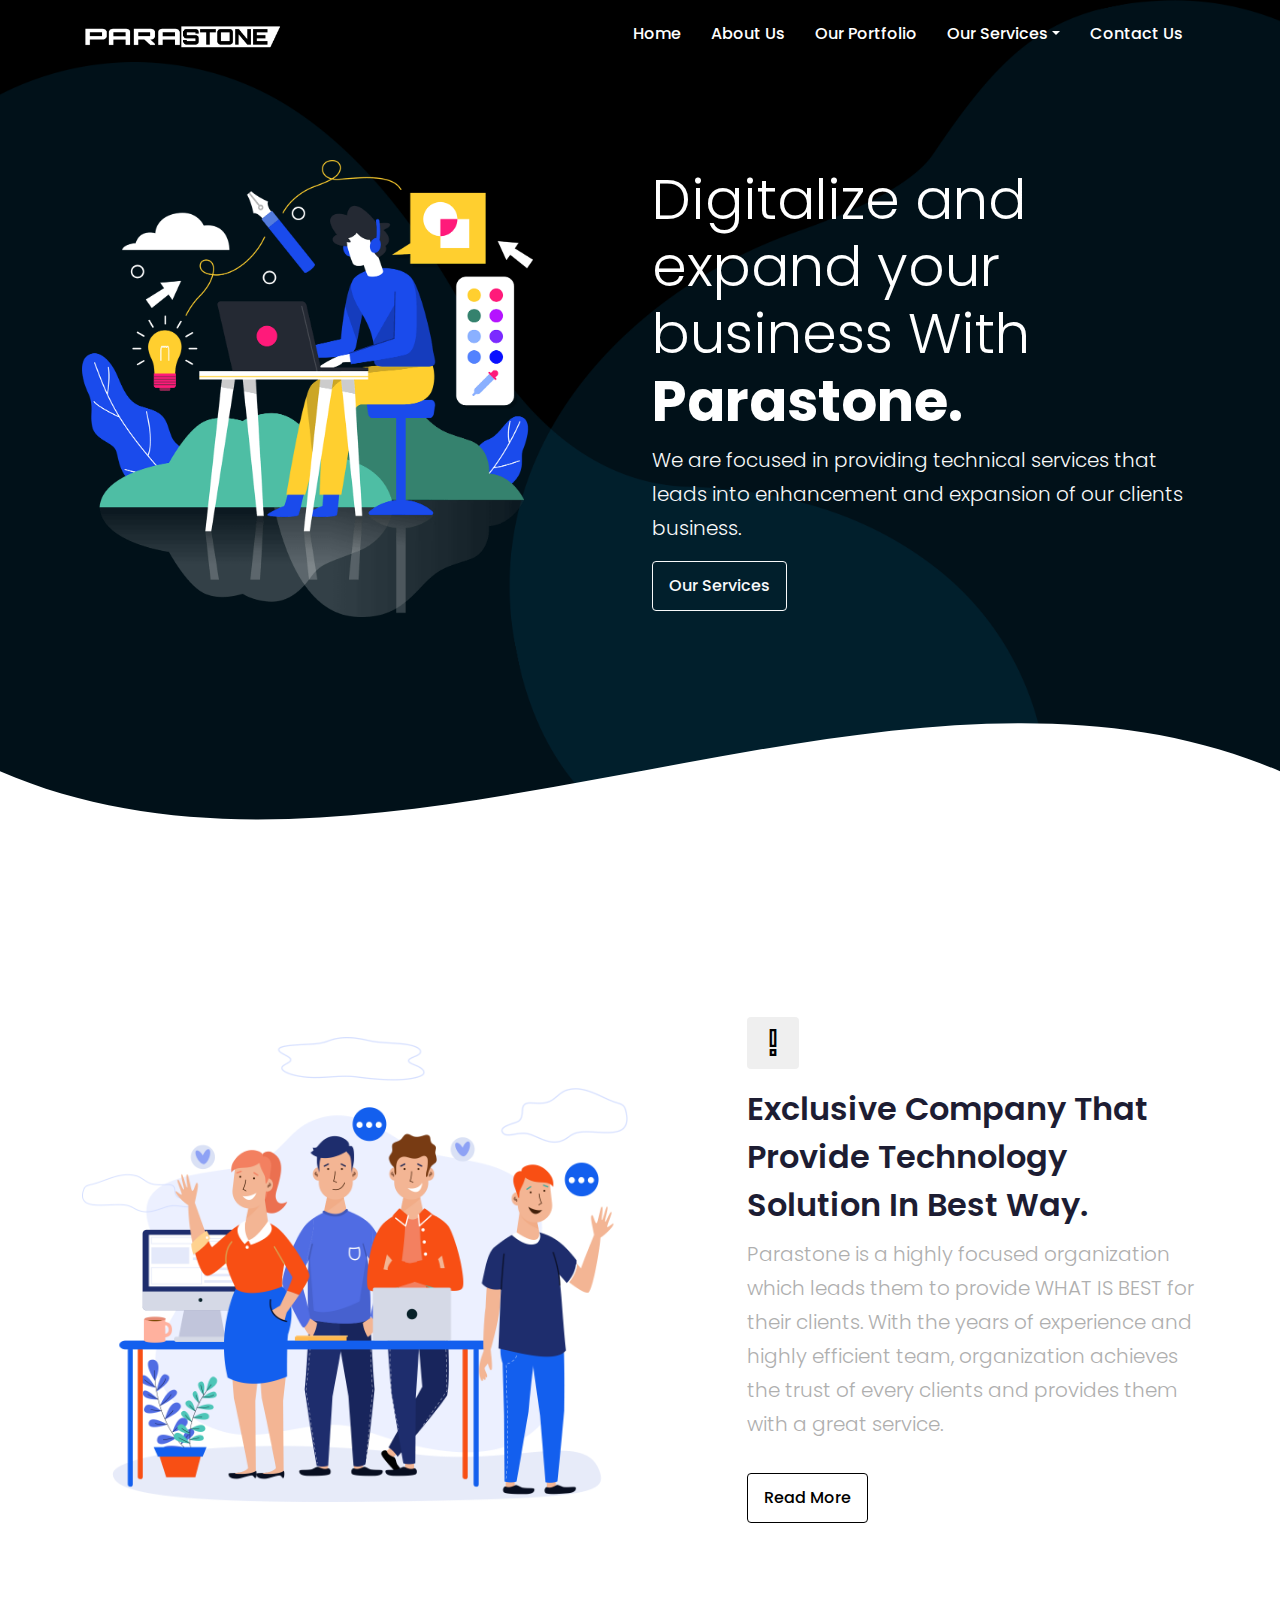
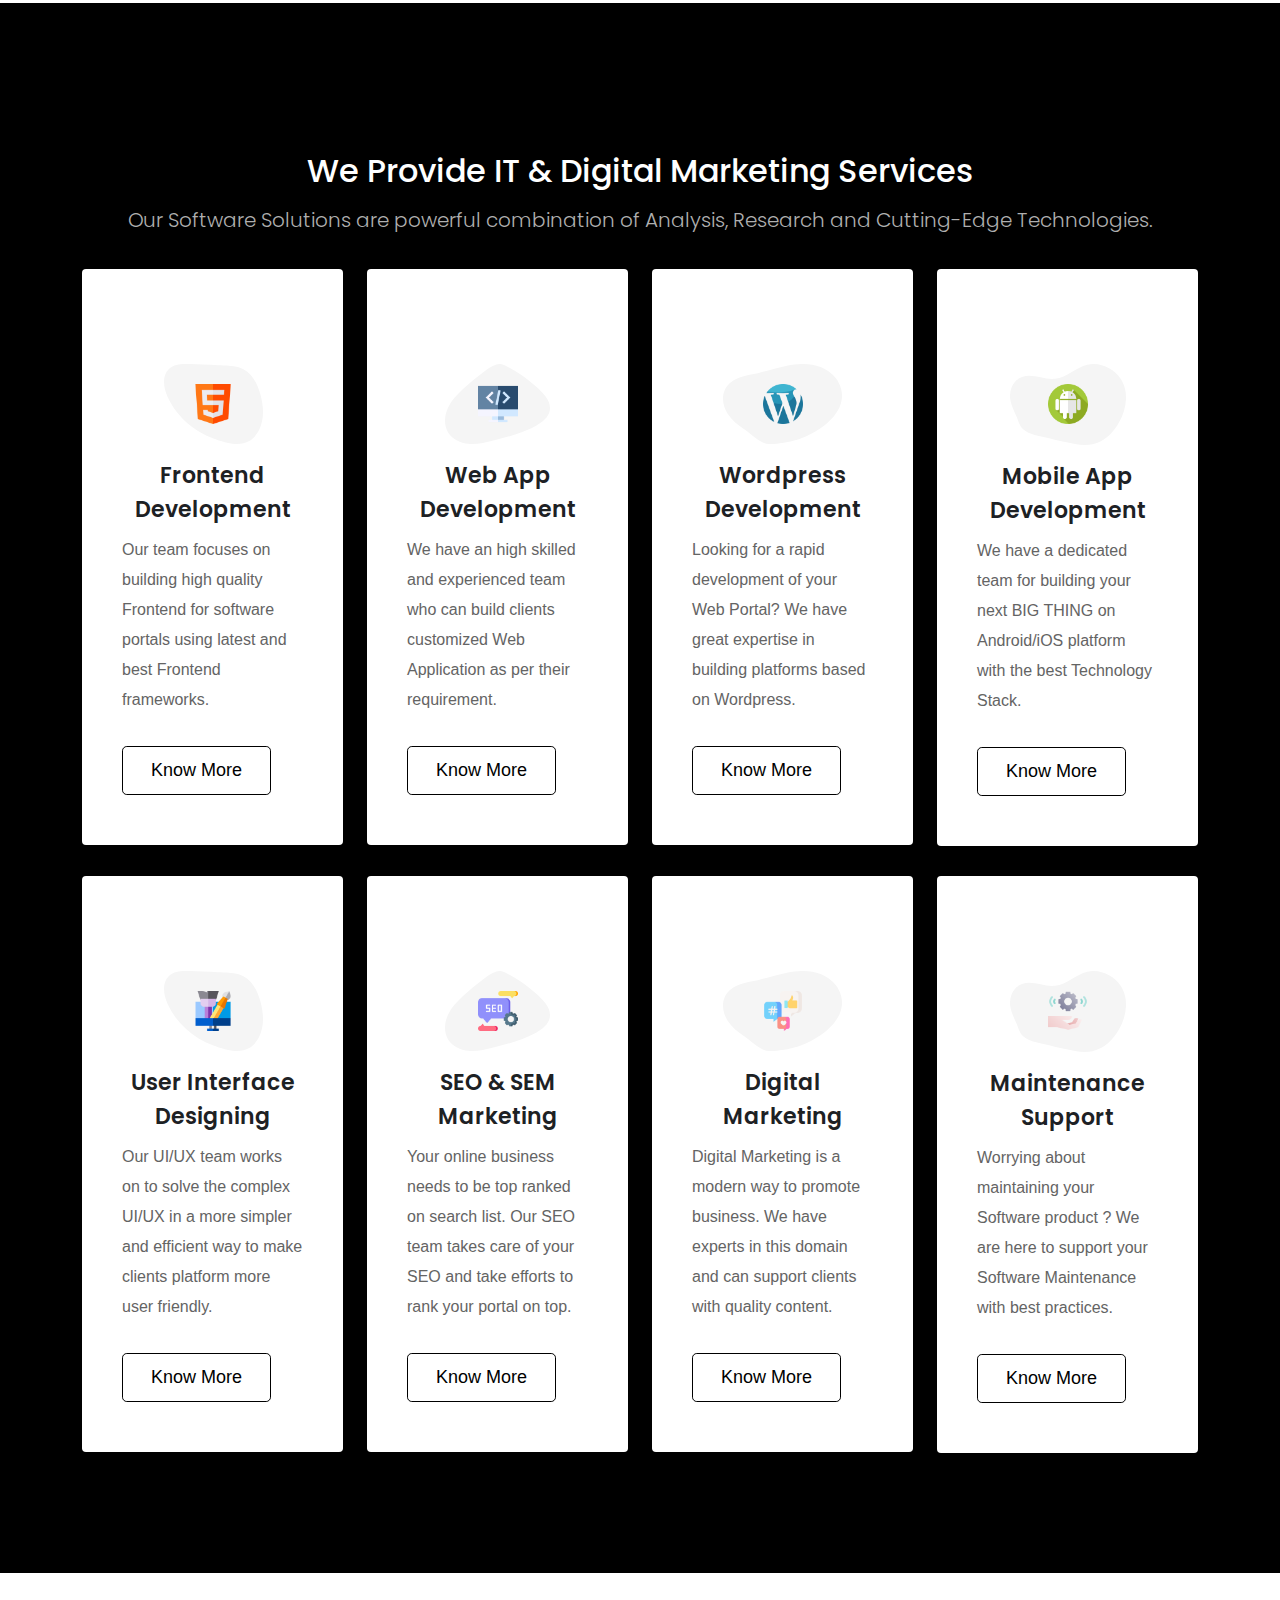
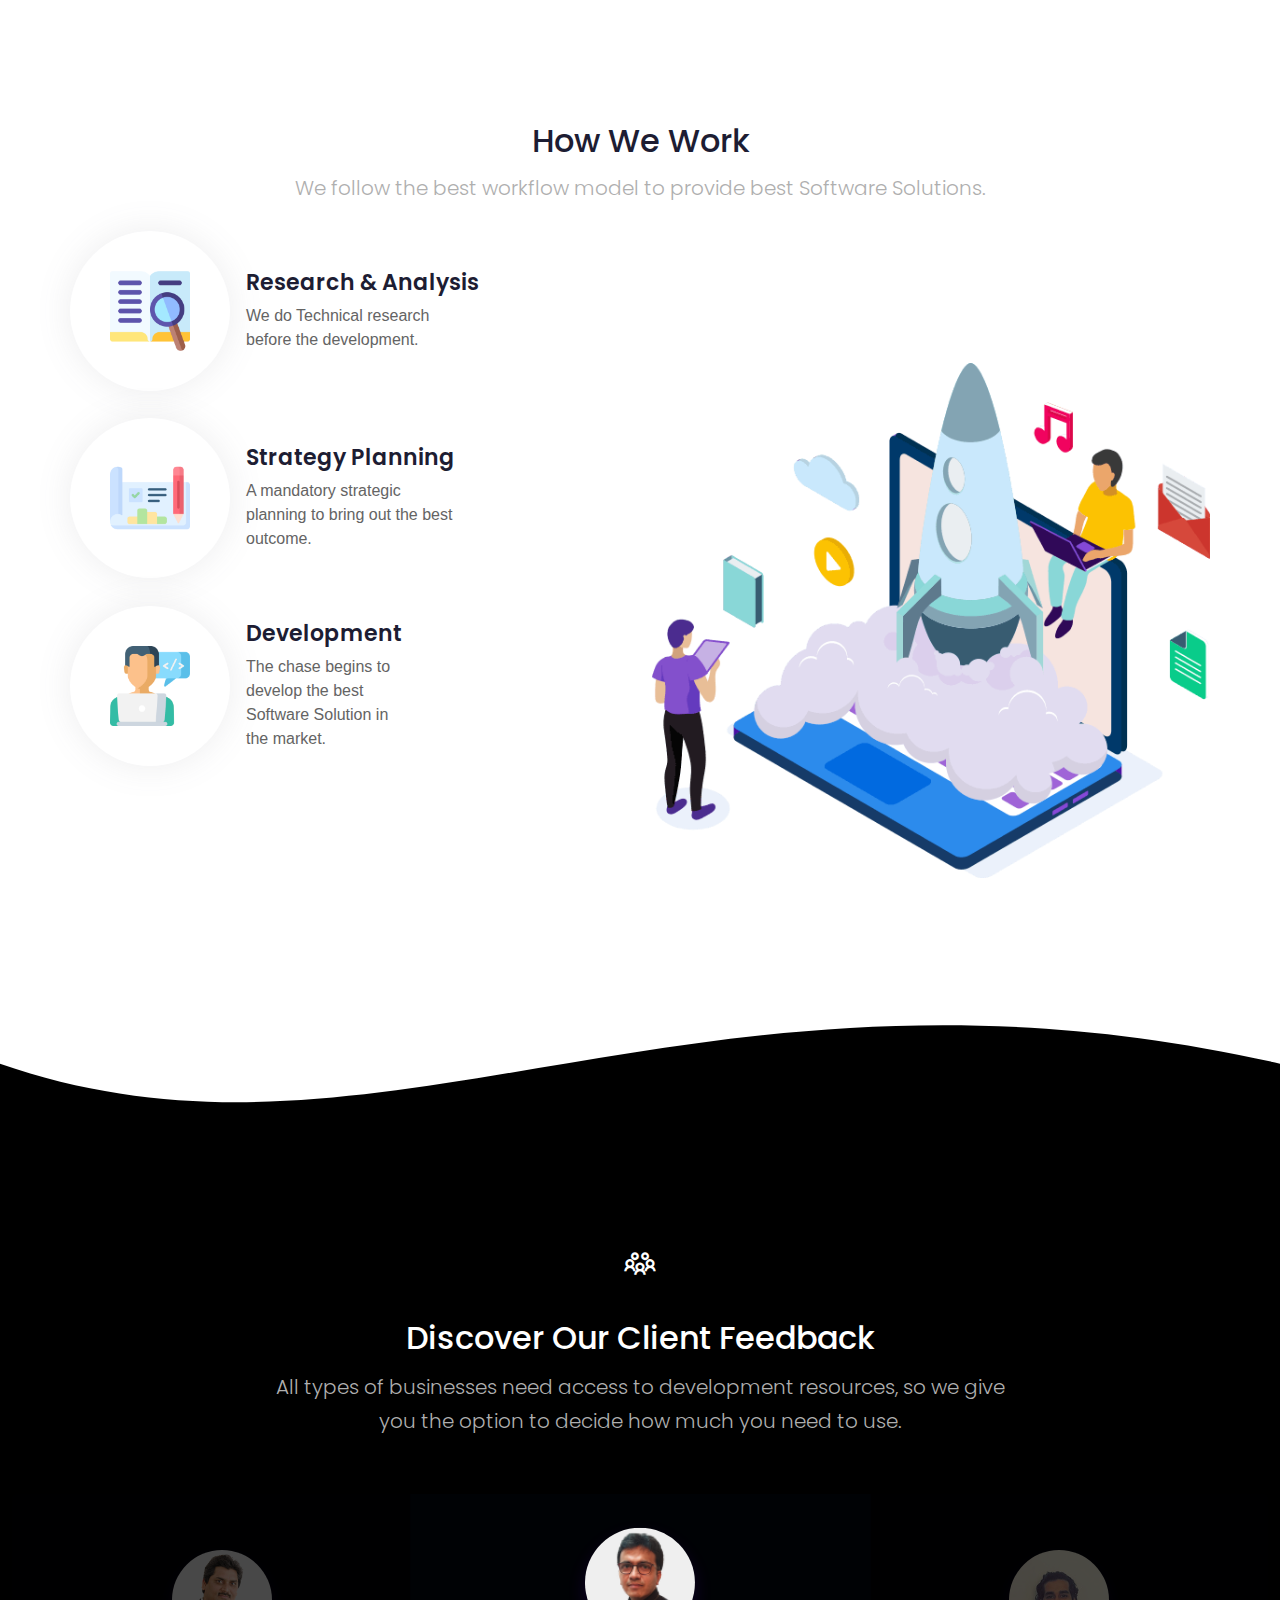
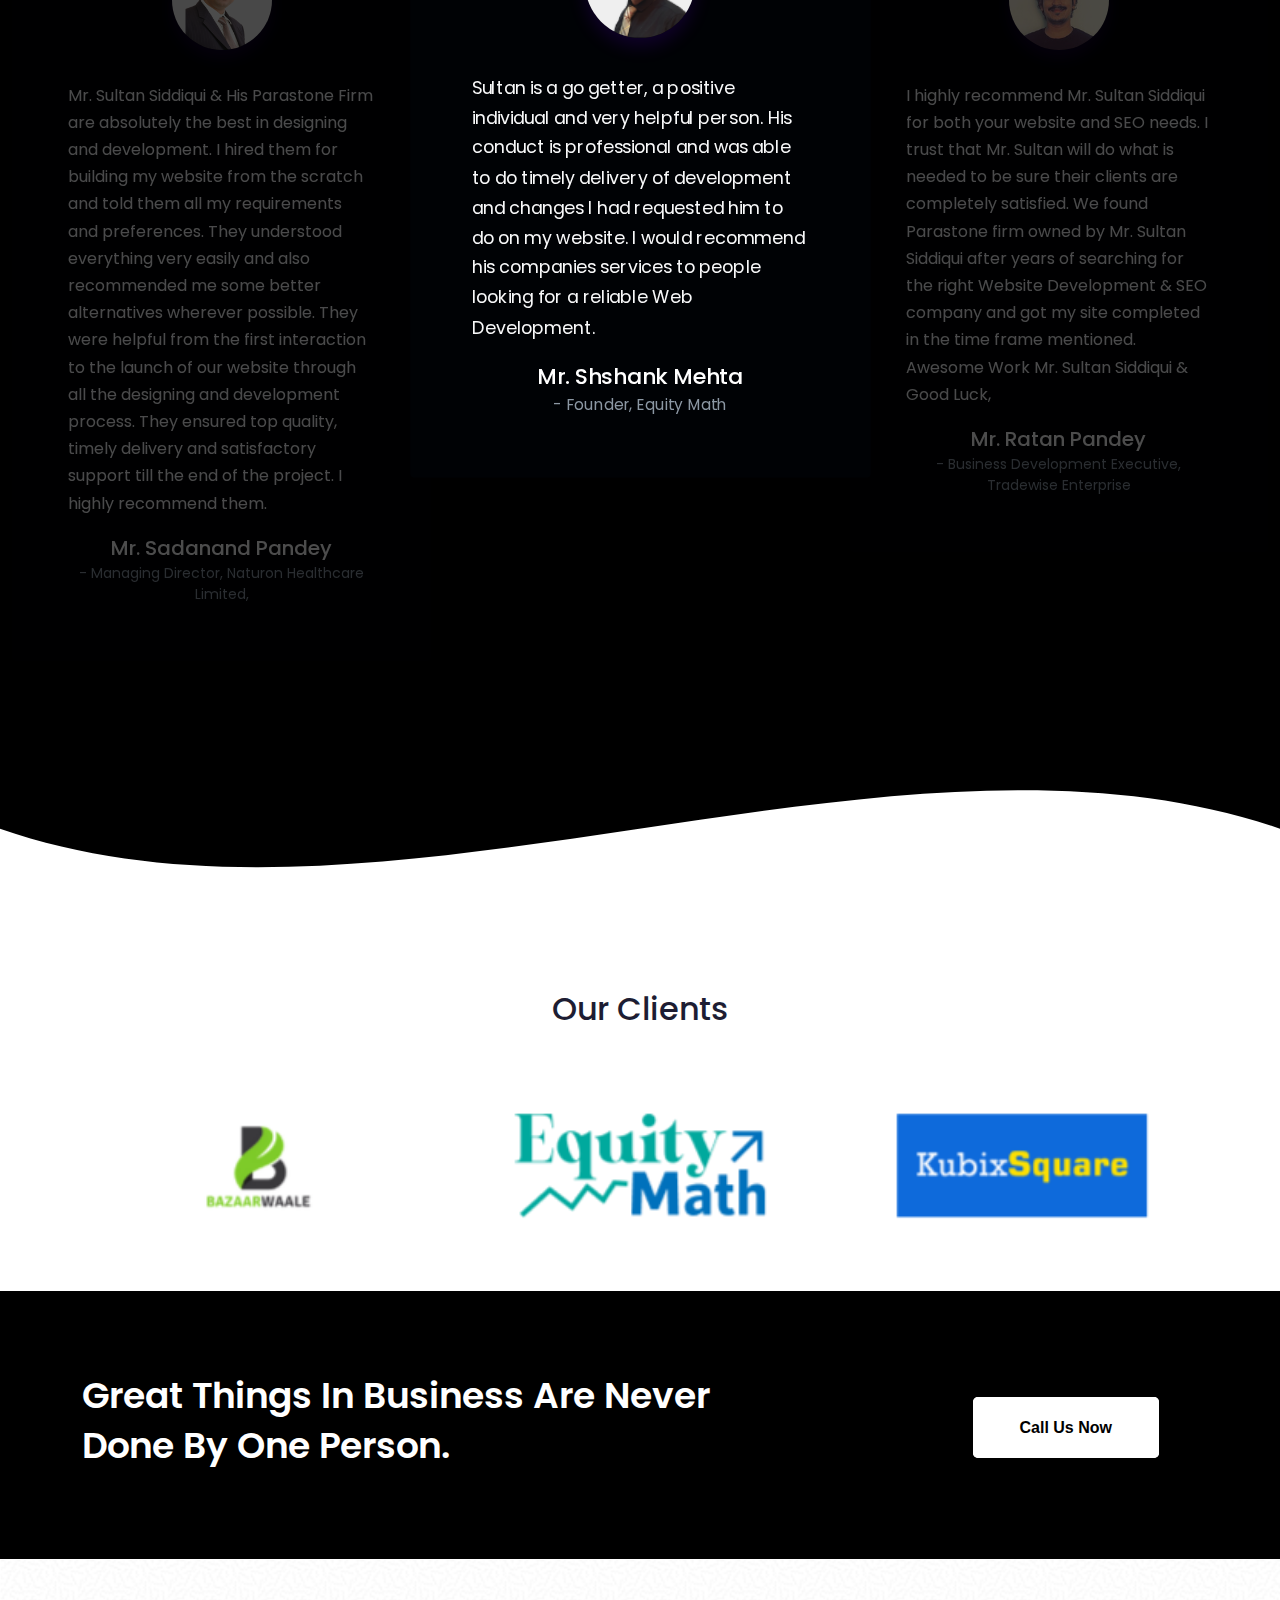
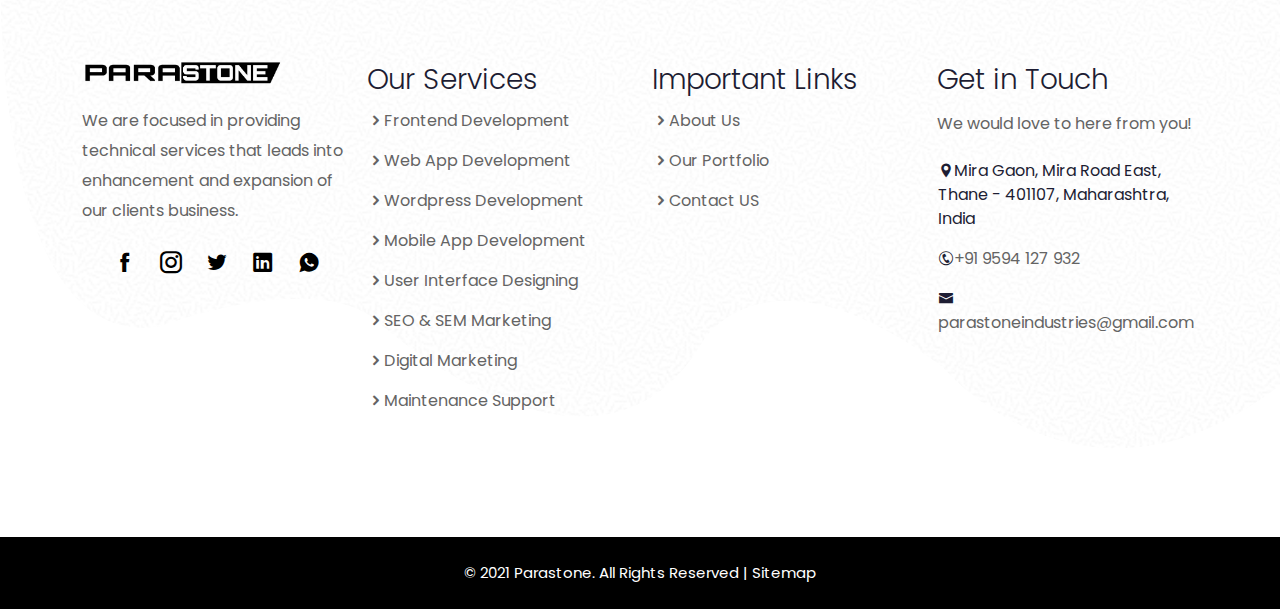
==== index.html @ fc47c416 "Testimonial Changes" ====
<!DOCTYPE html>
<html lang="en">
  <head>
    <!-- meta tags -->
    <meta charset="utf-8" />
    <meta
      name="keywords"
      content="IT consultancy near me, IT companies near me, IT companies in Mumbai, IT company, IT consulting company, IT consulting company in Mira Road, Mira Road IT company, Website making company, Website company near me, Software making company, Software Development Company, Software Consultancy, Digital Marketing Companies in Mumbai, Digital Marketing Companies in Pune, Digital Marketing Agency near me, Digital Marketing Agency, top IT companies in India, Top IT Companies in Mumbai, Indian IT Companies, IT Service company in Saudi Arabia, IT Service company in UAE"
    />
    <meta
      name="description"
      content="Digitalize and Expand your Business with Parastone."
    />
    <meta name="author" content="" />
    <meta name="viewport" content="width=device-width, initial-scale=1" />

    <!-- Title -->
    <title>Parastone - IT Services & Digital Marketing Company</title>

    <!-- Favicon Icon -->
    <link rel="shortcut icon" href="assets/images/brand-logo/favicon.jpeg" />

    <!-- inject css start -->

    <!--== bootstrap -->
    <link
      href="assets/css/bootstrap.min.css"
      rel="stylesheet"
      type="text/css"
    />

    <!--== animate -->
    <link href="assets/css/animate.css" rel="stylesheet" type="text/css" />

    <!--== line-awesome -->
    <link
      href="assets/css/line-awesome.min.css"
      rel="stylesheet"
      type="text/css"
    />

    <!--== themify-icons -->
    <link
      href="assets/css/themify-icons.css"
      rel="stylesheet"
      type="text/css"
    />

    <!--== magnific-popup -->
    <link
      href="assets/css/magnific-popup.css"
      rel="stylesheet"
      type="text/css"
    />

    <!--== owl.carousel -->
    <link href="assets/css/owl.carousel.css" rel="stylesheet" type="text/css" />

    <!--== Iconfont Link -->
    <link rel="stylesheet" href="assets/icofont/icofont.css" />
    <link rel="stylesheet" href="assets/icofont/icofont.min.css" />

    <!--== lightslider -->
    <link
      href="assets/css/lightslider.min.css"
      rel="stylesheet"
      type="text/css"
    />

    <!--== spacing -->
    <link href="assets/css/spacing.css" rel="stylesheet" type="text/css" />

    <!--== theme.min -->
    <link href="assets/css/theme.min.css" rel="stylesheet" />

    <!-- inject css end -->
  </head>

  <body>
    <!-- page wrapper start -->

    <div class="page-wrapper">
      <!-- preloader start -->

      <div id="ht-preloader">
        <div class="loader clear-loader">
          <span></span>
          <span></span>
          <p>Parastone</p>
        </div>
      </div>

      <!-- preloader end -->

      <!--header start-->

      <header class="site-header navbar-dark">
        <div id="header-wrap" class="position-absolute w-100 z-index-1">
          <div class="container">
            <div class="row">
              <!--menu start-->
              <div class="col">
                <nav class="navbar navbar-expand-lg">
                  <a
                    class="navbar-brandlogo text-white h2 mb-0"
                    href="index.html"
                  >
                    <img
                      class="img-fluid"
                      src="assets/images/brand-logo/logo-transparent-invert.png"
                      alt="Parastone"
                      title="Parastone Logo"
                    />
                  </a>
                  <button
                    class="navbar-toggler"
                    type="button"
                    data-bs-toggle="collapse"
                    data-bs-target="#navbarNav"
                    aria-expanded="false"
                    aria-label="Toggle navigation"
                  >
                    <span class="navbar-toggler-icon"></span>
                  </button>
                  <div class="collapse navbar-collapse" id="navbarNav">
                    <ul class="navbar-nav ms-auto">
                      <li class="nav-item">
                        <a class="nav-link active" href="index.html">Home</a>
                      </li>
                      <li class="nav-item">
                        <a class="nav-link" href="about-us.html">About Us</a>
                      </li>

                      <li class="nav-item">
                        <a class="nav-link" href="our-portfolio.html"
                          >Our Portfolio</a
                        >
                      </li>

                      <li class="nav-item dropdown">
                        <a
                          class="nav-link dropdown-toggle"
                          href="#"
                          data-bs-toggle="dropdown"
                          >Our Services</a
                        >
                        <ul class="dropdown-menu">
                          <li>
                            <a
                              class="dropdown-item"
                              href="frontend-development.html"
                              >Frontend Development</a
                            >
                          </li>
                          <li>
                            <a
                              class="dropdown-item"
                              href="webapp-development.html"
                              >Web App Development</a
                            >
                          </li>
                          <li>
                            <a
                              class="dropdown-item"
                              href="wordpress-development.html"
                              >Wordpress Development</a
                            >
                          </li>
                          <li>
                            <a
                              class="dropdown-item"
                              href="mobileapp-development.html"
                              >Mobile App Development</a
                            >
                          </li>
                          <li>
                            <a
                              class="dropdown-item"
                              href="user-interface-designing.html"
                              >User Interface Designing</a
                            >
                          </li>
                          <li>
                            <a
                              class="dropdown-item"
                              href="seo-sem-marketing.html"
                              >SEO & SEM Marketing</a
                            >
                          </li>
                          <li>
                            <a
                              class="dropdown-item"
                              href="digital-marketing.html"
                              >Digital Marketing</a
                            >
                          </li>
                          <li>
                            <a
                              class="dropdown-item"
                              href="maintenance-support.html"
                              >Maintenance Support</a
                            >
                          </li>
                        </ul>
                      </li>
                      <li class="nav-item">
                        <a class="nav-link" href="contact-us.html"
                          >Contact Us</a
                        >
                      </li>
                    </ul>
                  </div>
                </nav>
              </div>
              <!--menu end-->
            </div>
          </div>
        </div>
      </header>

      <!--header end-->

      <!--hero section start-->

      <section
        class="custom-pt-1 custom-pb-3 bg-primary position-relative parallaxie"
        data-bg-img="assets/images/bg/03.png"
      >
        <div class="container">
          <div class="row align-items-center">
            <div class="col-12 col-lg-5 col-xl-5 me-auto mb-8 mb-lg-0">
              <!-- Image -->
              <img
                src="assets/images/hero/02.png"
                class="img-fluid"
                alt="Parastone Home Page Banner"
              />
            </div>
            <div class="col-12 col-lg-7 col-xl-6">
              <!-- Heading -->
              <h1 class="display-4 text-white">
                Digitalize and expand your business With
                <span class="fw-bold">Parastone.</span>
              </h1>
              <!-- Text -->
              <p class="lead text-light">
                We are focused in providing technical services that leads into
                enhancement and expansion of our clients business.
              </p>
              <!-- Buttons -->
              <a href="#service" class="btn btn-outline-light me-1">
                Our Services
              </a>
            </div>
          </div>
          <!-- / .row -->
        </div>
        <!-- / .container -->
        <div class="shape-1 bottom" style="height: 250px; overflow: hidden">
          <svg
            viewBox="0 0 500 150"
            preserveAspectRatio="none"
            style="height: 100%; width: 100%"
          >
            <path
              d="M0.00,49.98 C150.00,150.00 349.20,-50.00 500.00,49.98 L500.00,150.00 L0.00,150.00 Z"
              style="stroke: none; fill: #fff"
            ></path>
          </svg>
        </div>
      </section>

      <!--hero section end-->

      <!--body content start-->

      <div class="page-content">
        <!--about start-->

        <section>
          <div class="container">
            <div class="row align-items-center justify-content-between">
              <div class="col-12 col-lg-6 mb-8 mb-lg-0">
                <img
                  src="assets/images/about/03.png"
                  alt="Parastone About Us Image"
                  class="img-fluid"
                />
              </div>
              <div class="col-12 col-lg-6 col-xl-5">
                <div>
                  <span class="badge badge-primary-soft p-2">
                    <i class="la la-exclamation ic-3x rotation"></i>
                  </span>
                  <h2 class="mt-3">
                    Exclusive Company That Provide Technology Solution In Best
                    Way.
                  </h2>
                  <p class="lead mb-0">
                    Parastone is a highly focused organization which leads them
                    to provide WHAT IS BEST for their clients. With the years of
                    experience and highly efficient team, organization achieves
                    the trust of every clients and provides them with a great
                    service.
                  </p>
                </div>
                <a href="about-us.html" class="btn btn-outline-primary mt-5">
                  Read More
                </a>
              </div>
            </div>
          </div>
        </section>

        <!--about end-->

        <!-- Parastone Service Starts -->

        <div id="service" class="container-bg">
          <div class="section-two-content-spacing">
            <h2 class="mt-4 text-white text-center">
              We Provide IT & Digital Marketing Services
            </h2>

            <p class="lead mb-5 text-center">
              Our Software Solutions are powerful combination of Analysis,
              Research and Cutting-Edge Technologies.
            </p>

            <div class="container">
              <div class="row">
                <div class="col-xs-12 col-sm-12 col-md-6 col-lg-3 col-xl-3">
                  <div class="service-card service-card-one">
                    <div class="card-content">
                      <div class="service-icon">
                        <img
                          src="assets/images/home-service/frontend-development.png"
                          alt="FrontEnd Development"
                        />
                        <svg
                          class="icon-bg-shape"
                          xmlns="http://www.w3.org/2000/svg"
                          xmlns:xlink="http://www.w3.org/1999/xlink"
                          width="100px"
                          height="80px"
                        >
                          <path
                            d="M95.798,66.493 C95.402,67.238 94.989,67.934 94.568,68.608 C92.140,72.492 89.322,75.200 86.228,76.996 C75.718,83.098 62.044,78.694 49.794,74.183 C30.107,66.931 13.369,52.019 4.629,32.917 C0.428,23.737 -1.365,11.491 6.138,4.714 C11.356,0.001 19.072,-0.185 26.172,0.068 C26.493,0.079 26.814,0.090 27.132,0.103 C31.363,0.275 35.595,0.448 39.826,0.620 C45.043,0.833 50.261,1.045 55.479,1.256 C57.205,1.327 58.931,1.397 60.658,1.467 C67.392,1.740 74.374,2.077 80.361,5.160 C89.583,9.908 94.528,20.156 97.310,30.121 C97.438,30.578 97.561,31.039 97.682,31.500 C100.721,43.123 101.423,55.927 95.798,66.493 Z"
                          ></path>
                        </svg>
                      </div>

                      <div class="service-title">
                        <h3>Frontend Development</h3>
                      </div>

                      <div class="service-desc">
                        <p>
                          Our team focuses on building high quality Frontend for
                          software portals using latest and best Frontend
                          frameworks.
                        </p>
                      </div>

                      <a href="frontend-development.html"
                        ><button
                          type="button"
                          class="btn btn-primary btn-lg service-btn"
                        >
                          Know More
                        </button></a
                      >
                    </div>
                  </div>
                </div>

                <div class="col-xs-12 col-sm-12 col-md-6 col-lg-3 col-xl-3">
                  <div class="service-card service-card-two">
                    <div class="card-content">
                      <div class="service-icon">
                        <img
                          src="assets/images/home-service/web-development.png"
                          alt="Web Development"
                        />
                        <svg
                          class="icon-bg-shape"
                          xmlns="http://www.w3.org/2000/svg"
                          xmlns:xlink="http://www.w3.org/1999/xlink"
                          width="105px"
                          height="80px"
                        >
                          <path
                            d="M104.768,46.596 C103.512,53.499 97.269,58.301 91.117,61.679 C77.841,68.967 63.002,72.833 48.310,76.516 C40.421,78.492 32.367,80.451 24.252,79.893 C23.977,79.874 23.702,79.851 23.426,79.826 C15.577,79.094 7.660,75.615 3.385,69.025 C0.518,64.605 -0.391,59.254 0.154,53.978 C0.481,50.815 1.330,47.677 2.594,44.784 C4.373,40.709 6.870,37.034 9.730,33.620 C12.289,30.568 15.138,27.725 18.038,25.002 C24.140,19.273 30.567,13.891 37.279,8.890 C41.647,5.637 46.299,2.342 51.494,0.551 C56.951,-1.331 61.008,1.926 65.771,4.608 C72.267,8.264 78.490,12.408 84.374,16.984 C86.832,18.895 89.229,20.884 91.564,22.945 C92.385,23.670 93.201,24.402 94.006,25.145 C96.362,27.319 98.710,29.770 100.630,32.428 C103.718,36.705 105.691,41.522 104.768,46.596 Z"
                          ></path>
                        </svg>
                      </div>

                      <div class="service-title">
                        <h3>Web App Development</h3>
                      </div>

                      <div class="service-desc">
                        <p>
                          We have an high skilled and experienced team who can
                          build clients customized Web Application as per their
                          requirement.
                        </p>
                      </div>

                      <a href="webapp-development.html"
                        ><button
                          type="button"
                          class="btn btn-primary btn-lg service-btn"
                        >
                          Know More
                        </button></a
                      >
                    </div>
                  </div>
                </div>

                <div class="col-xs-12 col-sm-12 col-md-6 col-lg-3 col-xl-3">
                  <div class="service-card service-card-three">
                    <div class="card-content">
                      <div class="service-icon">
                        <img
                          src="assets/images/home-service/wordpress-development.png"
                          alt="Wordpress Development"
                        />
                        <svg
                          class="icon-bg-shape"
                          xmlns="http://www.w3.org/2000/svg"
                          xmlns:xlink="http://www.w3.org/1999/xlink"
                          width="119px"
                          height="80px"
                        >
                          <path
                            d="M118.988,32.868 C118.954,33.798 118.867,34.713 118.740,35.616 C117.289,45.963 109.998,54.513 102.246,60.696 C100.672,61.950 99.062,63.147 97.419,64.283 C85.885,72.259 72.742,77.274 59.279,78.981 C53.104,79.765 44.685,81.169 38.854,78.104 C32.784,74.915 27.054,69.136 21.255,65.231 C15.037,61.044 8.845,56.391 4.621,49.782 C0.397,43.173 -1.534,34.183 1.434,26.764 C2.652,23.719 4.595,21.166 6.927,19.084 C9.080,17.161 11.562,15.641 14.122,14.520 C16.812,13.341 19.604,12.537 22.432,11.873 C25.211,11.221 28.024,10.704 30.810,10.101 C32.737,9.685 34.655,9.223 36.569,8.737 C45.702,6.418 54.720,3.489 63.942,1.669 C75.098,-0.533 86.824,-1.043 97.533,3.095 C103.301,5.324 108.727,8.943 112.734,14.101 C114.004,15.737 115.121,17.535 116.049,19.444 C118.047,23.560 119.159,28.199 118.988,32.868 Z"
                          ></path>
                        </svg>
                      </div>

                      <div class="service-title">
                        <h3>Wordpress Development</h3>
                      </div>

                      <div class="service-desc">
                        <p>
                          Looking for a rapid development of your Web Portal? We
                          have great expertise in building platforms based on
                          Wordpress.
                        </p>
                      </div>

                      <a href="wordpress-development.html"
                        ><button
                          type="button"
                          class="btn btn-primary btn-lg service-btn"
                        >
                          Know More
                        </button></a
                      >
                    </div>
                  </div>
                </div>

                <div class="col-xs-12 col-sm-12 col-md-6 col-lg-3 col-xl-3">
                  <div class="service-card service-card-four">
                    <div class="card-content">
                      <div class="service-icon">
                        <img
                          src="assets/images/home-service/android.png"
                          alt="Mobile App Development"
                        />
                        <svg
                          class="icon-bg-shape"
                          xmlns="http://www.w3.org/2000/svg"
                          xmlns:xlink="http://www.w3.org/1999/xlink"
                          width="116px"
                          height="81px"
                        >
                          <path
                            d="M109.211,58.119 C103.645,68.260 94.581,77.680 82.450,80.249 C73.546,82.134 64.269,80.109 55.400,78.092 C51.907,77.297 48.414,76.503 44.921,75.708 C40.378,74.674 35.835,73.641 31.291,72.607 C25.787,71.354 20.142,70.045 15.508,67.066 C9.647,63.297 8.873,57.835 6.412,52.231 C4.771,48.495 2.992,44.886 1.723,41.136 C0.784,38.357 0.123,35.500 0.013,32.453 C-0.185,27.013 1.715,21.246 5.539,17.213 C7.301,15.355 9.470,13.864 12.033,12.944 C22.467,9.200 34.071,16.001 45.211,14.807 C57.088,13.532 65.756,3.598 77.302,0.763 C89.987,-2.353 103.658,4.415 110.574,14.666 C111.487,16.019 112.287,17.429 112.946,18.888 C113.554,20.235 114.060,21.606 114.479,22.994 C115.652,26.875 116.114,30.898 115.979,34.945 C115.712,42.910 113.146,50.950 109.211,58.119 Z"
                          ></path>
                        </svg>
                      </div>

                      <div class="service-title">
                        <h3>Mobile App Development</h3>
                      </div>

                      <div class="service-desc">
                        <p>
                          We have a dedicated team for building your next BIG
                          THING on Android/iOS platform with the best Technology
                          Stack.
                        </p>
                      </div>

                      <a href="mobileapp-development.html"
                        ><button
                          type="button"
                          class="btn btn-primary btn-lg service-btn"
                        >
                          Know More
                        </button></a
                      >
                    </div>
                  </div>
                </div>
              </div>

              <div class="row">
                <div class="col-xs-12 col-sm-12 col-md-6 col-lg-3 col-xl-3">
                  <div class="service-card service-card-five">
                    <div class="card-content">
                      <div class="service-icon">
                        <img
                          src="assets/images/home-service/ui-designing.png"
                          alt="UI Designing"
                        />
                        <svg
                          class="icon-bg-shape"
                          xmlns="http://www.w3.org/2000/svg"
                          xmlns:xlink="http://www.w3.org/1999/xlink"
                          width="100px"
                          height="80px"
                        >
                          <path
                            d="M95.798,66.493 C95.402,67.238 94.989,67.934 94.568,68.608 C92.140,72.492 89.322,75.200 86.228,76.996 C75.718,83.098 62.044,78.694 49.794,74.183 C30.107,66.931 13.369,52.019 4.629,32.917 C0.428,23.737 -1.365,11.491 6.138,4.714 C11.356,0.001 19.072,-0.185 26.172,0.068 C26.493,0.079 26.814,0.090 27.132,0.103 C31.363,0.275 35.595,0.448 39.826,0.620 C45.043,0.833 50.261,1.045 55.479,1.256 C57.205,1.327 58.931,1.397 60.658,1.467 C67.392,1.740 74.374,2.077 80.361,5.160 C89.583,9.908 94.528,20.156 97.310,30.121 C97.438,30.578 97.561,31.039 97.682,31.500 C100.721,43.123 101.423,55.927 95.798,66.493 Z"
                          ></path>
                        </svg>
                      </div>

                      <div class="service-title">
                        <h3>User Interface Designing</h3>
                      </div>

                      <div class="service-desc">
                        <p>
                          Our UI/UX team works on to solve the complex UI/UX in
                          a more simpler and efficient way to make clients
                          platform more user friendly.
                        </p>
                      </div>

                      <a href="user-interface-designing.html"
                        ><button
                          type="button"
                          class="btn btn-primary btn-lg service-btn"
                        >
                          Know More
                        </button></a
                      >
                    </div>
                  </div>
                </div>

                <div class="col-xs-12 col-sm-12 col-md-6 col-lg-3 col-xl-3">
                  <div class="service-card service-card-six">
                    <div class="card-content">
                      <div class="service-icon">
                        <img
                          src="assets/images/home-service/seo.png"
                          alt="SEO &amp; SMM Services"
                        />
                        <svg
                          class="icon-bg-shape"
                          xmlns="http://www.w3.org/2000/svg"
                          xmlns:xlink="http://www.w3.org/1999/xlink"
                          width="105px"
                          height="80px"
                        >
                          <path
                            d="M104.768,46.596 C103.512,53.499 97.269,58.301 91.117,61.679 C77.841,68.967 63.002,72.833 48.310,76.516 C40.421,78.492 32.367,80.451 24.252,79.893 C23.977,79.874 23.702,79.851 23.426,79.826 C15.577,79.094 7.660,75.615 3.385,69.025 C0.518,64.605 -0.391,59.254 0.154,53.978 C0.481,50.815 1.330,47.677 2.594,44.784 C4.373,40.709 6.870,37.034 9.730,33.620 C12.289,30.568 15.138,27.725 18.038,25.002 C24.140,19.273 30.567,13.891 37.279,8.890 C41.647,5.637 46.299,2.342 51.494,0.551 C56.951,-1.331 61.008,1.926 65.771,4.608 C72.267,8.264 78.490,12.408 84.374,16.984 C86.832,18.895 89.229,20.884 91.564,22.945 C92.385,23.670 93.201,24.402 94.006,25.145 C96.362,27.319 98.710,29.770 100.630,32.428 C103.718,36.705 105.691,41.522 104.768,46.596 Z"
                          ></path>
                        </svg>
                      </div>

                      <div class="service-title">
                        <h3>SEO &amp; SEM Marketing</h3>
                      </div>

                      <div class="service-desc">
                        <p>
                          Your online business needs to be top ranked on search
                          list. Our SEO team takes care of your SEO and take
                          efforts to rank your portal on top.
                        </p>
                      </div>

                      <a href="seo-sem-marketing.html"
                        ><button
                          type="button"
                          class="btn btn-primary btn-lg service-btn"
                        >
                          Know More
                        </button></a
                      >
                    </div>
                  </div>
                </div>

                <div class="col-xs-12 col-sm-12 col-md-6 col-lg-3 col-xl-3">
                  <div class="service-card service-card-seven">
                    <div class="card-content">
                      <div class="service-icon">
                        <img
                          src="assets/images/home-service/digital-marketing.png"
                          alt="Digital Marketing"
                        />
                        <svg
                          class="icon-bg-shape"
                          xmlns="http://www.w3.org/2000/svg"
                          xmlns:xlink="http://www.w3.org/1999/xlink"
                          width="119px"
                          height="80px"
                        >
                          <path
                            d="M118.988,32.868 C118.954,33.798 118.867,34.713 118.740,35.616 C117.289,45.963 109.998,54.513 102.246,60.696 C100.672,61.950 99.062,63.147 97.419,64.283 C85.885,72.259 72.742,77.274 59.279,78.981 C53.104,79.765 44.685,81.169 38.854,78.104 C32.784,74.915 27.054,69.136 21.255,65.231 C15.037,61.044 8.845,56.391 4.621,49.782 C0.397,43.173 -1.534,34.183 1.434,26.764 C2.652,23.719 4.595,21.166 6.927,19.084 C9.080,17.161 11.562,15.641 14.122,14.520 C16.812,13.341 19.604,12.537 22.432,11.873 C25.211,11.221 28.024,10.704 30.810,10.101 C32.737,9.685 34.655,9.223 36.569,8.737 C45.702,6.418 54.720,3.489 63.942,1.669 C75.098,-0.533 86.824,-1.043 97.533,3.095 C103.301,5.324 108.727,8.943 112.734,14.101 C114.004,15.737 115.121,17.535 116.049,19.444 C118.047,23.560 119.159,28.199 118.988,32.868 Z"
                          ></path>
                        </svg>
                      </div>

                      <div class="service-title">
                        <h3>Digital Marketing</h3>
                      </div>

                      <div class="service-desc">
                        <p>
                          Digital Marketing is a modern way to promote business.
                          We have experts in this domain and can support clients
                          with quality content.
                        </p>
                      </div>

                      <a href="digital-marketing.html"
                        ><button
                          type="button"
                          class="btn btn-primary btn-lg service-btn"
                        >
                          Know More
                        </button></a
                      >
                    </div>
                  </div>
                </div>

                <div class="col-xs-12 col-sm-12 col-md-6 col-lg-3 col-xl-3">
                  <div class="service-card service-card-eight">
                    <div class="card-content">
                      <div class="service-icon">
                        <img
                          src="assets/images/home-service/technical-support.png"
                          alt="Maintenance Support"
                        />
                        <svg
                          class="icon-bg-shape"
                          xmlns="http://www.w3.org/2000/svg"
                          xmlns:xlink="http://www.w3.org/1999/xlink"
                          width="116px"
                          height="81px"
                        >
                          <path
                            d="M109.211,58.119 C103.645,68.260 94.581,77.680 82.450,80.249 C73.546,82.134 64.269,80.109 55.400,78.092 C51.907,77.297 48.414,76.503 44.921,75.708 C40.378,74.674 35.835,73.641 31.291,72.607 C25.787,71.354 20.142,70.045 15.508,67.066 C9.647,63.297 8.873,57.835 6.412,52.231 C4.771,48.495 2.992,44.886 1.723,41.136 C0.784,38.357 0.123,35.500 0.013,32.453 C-0.185,27.013 1.715,21.246 5.539,17.213 C7.301,15.355 9.470,13.864 12.033,12.944 C22.467,9.200 34.071,16.001 45.211,14.807 C57.088,13.532 65.756,3.598 77.302,0.763 C89.987,-2.353 103.658,4.415 110.574,14.666 C111.487,16.019 112.287,17.429 112.946,18.888 C113.554,20.235 114.060,21.606 114.479,22.994 C115.652,26.875 116.114,30.898 115.979,34.945 C115.712,42.910 113.146,50.950 109.211,58.119 Z"
                          ></path>
                        </svg>
                      </div>

                      <div class="service-title">
                        <h3>Maintenance Support</h3>
                      </div>

                      <div class="service-desc">
                        <p>
                          Worrying about maintaining your Software product ? We
                          are here to support your Software Maintenance with
                          best practices.
                        </p>
                      </div>

                      <a href="maintenance-support.html"
                        ><button
                          type="button"
                          class="btn btn-primary btn-lg service-btn"
                        >
                          Know More
                        </button></a
                      >
                    </div>
                  </div>
                </div>
              </div>
            </div>
          </div>
        </div>

        <!-- Parastone Service Ends -->

        <!-- Parastone Work Section Starts -->

        <div class="container sec-spacing">
          <h2 class="mt-4 text-center">How We Work</h2>

          <div class="lead mb-0 text-center">
            We follow the best workflow model to provide best Software
            Solutions.
          </div>

          <div class="row">
            <div class="col-xs-12 col-sm-12 col-md-6 col-lg-6 col-xl-6">
              <div class="icon-holder one">
                <div class="icon one">
                  <img
                    src="assets/images/home-service/search.png"
                    alt="Research"
                  />
                </div>

                <div class="icon-one-title">
                  <h3>Research &amp; Analysis</h3>

                  <p>We do Technical research before the development.</p>
                </div>
              </div>

              <div class="icon-holder two">
                <div class="icon two">
                  <img
                    src="assets/images/home-service/planning.png"
                    alt="Planning"
                  />
                </div>

                <div class="icon-two-title">
                  <h3>Strategy Planning</h3>

                  <p>
                    A mandatory strategic planning to bring out the best
                    outcome.
                  </p>
                </div>
              </div>

              <div class="icon-holder three">
                <div class="icon three">
                  <img
                    src="assets/images/home-service/development.png"
                    alt="Development"
                  />
                </div>

                <div class="icon-three-title">
                  <h3>Development</h3>

                  <p>
                    The chase begins to develop the best Software Solution in
                    the market.
                  </p>
                </div>
              </div>
            </div>

            <div class="col-xs-12 col-sm-12 col-md-6 col-lg-6 col-xl-6">
              <div class="section-four-banner">
                <img
                  class="img-fluid"
                  src="assets/images/home-service/how-we-work-banner.png"
                  alt="How We Work Banner"
                />
              </div>
            </div>
          </div>
        </div>

        <!-- Parastone Work Section Ends -->

        <!--testimonial start-->

        <section
          class="custom-py-2 position-relative bg-dark parallaxie"
          data-bg-img="assets/images/bg/02.png"
        >
          <div class="container">
            <div class="row justify-content-center text-center">
              <div class="col-12 col-md-12 col-lg-8 mb-8">
                <div>
                  <span class="badge bg-primary p-2">
                    <i class="la la-users ic-3x rotation"></i>
                  </span>
                  <h2 class="mt-4 text-white">Discover Our Client Feedback</h2>
                  <p class="lead mb-0">
                    All types of businesses need access to development
                    resources, so we give you the option to decide how much you
                    need to use.
                  </p>
                </div>
              </div>
            </div>
            <!-- / .row -->
          </div>
          <div class="container-fluid text-center">
            <div class="row justify-content-center">
              <div class="col-12">
                <div
                  class="owl-carousel owl-center"
                  data-center="true"
                  data-items="3"
                  data-md-items="3"
                  data-sm-items="1"
                >
                  <div class="item">
                    <div class="card p-5 p-lg-8 bg-primary-soft border-0">
                      <div>
                        <img
                          alt="Parastone Client - Equity Math, Shshank Mehta"
                          src="assets/images/testimonial/shshank-mehta-equitymath.png"
                          class="
                            shadow-primary
                            img-fluid
                            rounded-circle
                            d-inline
                          "
                        />
                      </div>
                      <div class="card-body p-0 mt-5">
                        <p class="text-light testomonial-text-left">
                          Sultan is a go getter, a positive individual and very
                          helpful person. His conduct is professional and was
                          able to do timely delivery of development and changes
                          I had requested him to do on my website. I would
                          recommend his companies services to people looking for
                          a reliable Web Development.
                        </p>
                        <div>
                          <h5 class="text-white d-inline mb-0">
                            Mr. Shshank Mehta
                          </h5>
                          <div class="row">
                            <small class="text-muted font-italic"
                              >- Founder, Equity Math</small
                            >
                          </div>
                        </div>
                      </div>
                    </div>
                  </div>
                  <div class="item">
                    <div class="card p-5 p-lg-8 bg-primary-soft border-0">
                      <div>
                        <img
                          alt="Paratone Client - Ratan Pandey, Naturon Healthcare Limited"
                          src="assets/images/testimonial/ratan-pandey.png"
                          class="
                            shadow-primary
                            img-fluid
                            rounded-circle
                            d-inline
                          "
                        />
                      </div>
                      <div class="card-body p-0 mt-5">
                        <p class="text-light testomonial-text-left">
                          I highly recommend Mr. Sultan Siddiqui for both your website and
                          SEO needs. I trust that Mr. Sultan will do what is needed
                          to be sure their clients are completely satisfied. We
                          found Parastone firm owned by Mr. Sultan Siddiqui after years of
                          searching for the right Website Development & SEO
                          company and got my site completed in the time frame
                          mentioned. Awesome Work Mr. Sultan Siddiqui & Good Luck,
                        </p>
                        <div>
                          <h5 class="text-white d-inline mb-0">
                            Mr. Ratan Pandey
                          </h5>
                          <div class="row">
                            <small class="text-muted font-italic"
                              >- Business Development Executive, Tradewise
                              Enterprise</small
                            >
                          </div>
                        </div>
                      </div>
                    </div>
                  </div>
                  <div class="item">
                    <div class="card p-5 p-lg-8 bg-primary-soft border-0">
                      <div>
                        <img
                          alt="Parastone Client"
                          src="assets/images/testimonial/sadanand-pandey.png"
                          class="
                            shadow-primary
                            img-fluid
                            rounded-circle
                            d-inline
                          "
                        />
                      </div>
                      <div class="card-body p-0 mt-5">
                        <p class="text-light testomonial-text-left">
                          Mr. Sultan Siddiqui & His Parastone Firm are
                          absolutely the best in designing and development. I
                          hired them for building my website from the scratch
                          and told them all my requirements and preferences.
                          They understood everything very easily and also
                          recommended me some better alternatives wherever
                          possible. They were helpful from the first interaction
                          to the launch of our website through all the designing
                          and development process. They ensured top quality,
                          timely delivery and satisfactory support till the end
                          of the project. I highly recommend them.
                        </p>
                        <div>
                          <h5 class="text-white d-inline mb-0">
                            Mr. Sadanand Pandey
                          </h5>
                          <div class="row">
                            <small class="text-muted font-italic"
                              >- Managing Director, Naturon Healthcare Limited,
                            </small>
                          </div>
                        </div>
                      </div>
                    </div>
                  </div>
                </div>
              </div>
            </div>
          </div>
          <div class="shape-1" style="height: 200px; overflow: hidden">
            <svg
              viewBox="0 0 500 150"
              preserveAspectRatio="none"
              style="height: 100%; width: 100%"
            >
              <path
                d="M0.00,49.98 C150.00,150.00 271.49,-50.00 500.00,49.98 L500.00,0.00 L0.00,0.00 Z"
                style="stroke: none; fill: #fff"
              ></path>
            </svg>
          </div>
          <div class="shape-1 bottom" style="height: 200px; overflow: hidden">
            <svg
              viewBox="0 0 500 150"
              preserveAspectRatio="none"
              style="height: 100%; width: 100%"
            >
              <path
                d="M0.00,49.98 C150.00,150.00 349.20,-50.00 500.00,49.98 L500.00,150.00 L0.00,150.00 Z"
                style="stroke: none; fill: #fff"
              ></path>
            </svg>
          </div>
        </section>

        <!--testimonial end-->

        <!--client start-->

        <section class="p-0">
          <div class="container">
            <div class="text-center">
              <h2 class="mt-4">Our Clients</h2>
            </div>
            <div class="row">
              <div class="col-12">
                <div
                  class="owl-carousel no-pb"
                  data-dots="false"
                  data-items="3"
                  data-md-items="4"
                  data-sm-items="3"
                  data-xs-items="2"
                  data-margin="30"
                  data-autoplay="true"
                >
                  <div class="item">
                    <div class="clients-logo">
                      <img
                        class="img-fluid"
                        src="assets/images/client/bazaarwaale-logo.png"
                        alt="BazaarWaale"
                      />
                    </div>
                  </div>
                  <div class="item">
                    <div class="clients-logo">
                      <img
                        class="img-fluid"
                        src="assets/images/client/equitymathlogo.png"
                        alt="Equity Math"
                      />
                    </div>
                  </div>
                  <div class="item">
                    <div class="clients-logo">
                      <img
                        class="img-fluid"
                        src="assets/images/client/kubixsquare-logo.png"
                        alt="KubixSquare"
                      />
                    </div>
                  </div>
                  <div class="item">
                    <div class="clients-logo">
                      <img
                        class="img-fluid"
                        src="assets/images/client/naturonlogo.png"
                        alt="Naturon Healthcare Limited"
                      />
                    </div>
                  </div>
                  <div class="item">
                    <div class="clients-logo">
                      <img
                        class="img-fluid"
                        src="assets/images/client/tradewise-logo.jpeg"
                        alt="Tradewise Enterprise"
                      />
                    </div>
                  </div>
                </div>
              </div>
            </div>
          </div>
        </section>

        <!--client end-->

        <!-- Quote Section Starts -->
        <div class="section-nine">
          <div class="container">
            <div class="row">
              <div class="col-lg-7">
                <div class="section-nine-content">
                  <h2>
                    Great Things In Business Are Never Done By One Person.
                  </h2>
                </div>
              </div>

              <div class="col-lg-5">
                <div class="section-nine-contact-btn">
                  <a href="tel:+919594127932">Call Us Now</a>
                </div>
              </div>
            </div>
          </div>
        </div>

        <!-- Quote Section Ends -->
      </div>

      <!--body content end-->

      <!-- Footer Starts -->

      <footer>
        <div
          id="footer-one"
          style="
            background-image: url('assets/images/footer-image/footer1_bg.png');
            background-repeat: no-repeat;
            object-fit: cover;
          "
        >
          <div class="top-footer">
            <div class="container">
              <div class="row">
                <div class="col-lg-3 col-sm-6 col-12">
                  <div id="footer-image">
                    <img
                      width="200"
                      src="assets/images/brand-logo/logo-transparent.png"
                    />
                  </div>

                  <div class="company-address">
                    We are focused in providing technical services that leads
                    into enhancement and expansion of our clients business.
                  </div>

                  <ul class="footer-social-media">
                    <li>
                      <a
                        href="https://www.facebook.com/parastone.in"
                        target="_blank"
                        ><i class="icofont-facebook"></i
                      ></a>
                    </li>

                    <li>
                      <a
                        href="https://www.instagram.com/parastone/"
                        target="_blank"
                        ><i class="icofont-instagram"></i
                      ></a>
                    </li>

                    <li>
                      <a href="https://twitter.com/parastone_in" target="_blank"
                        ><i class="icofont-twitter"></i
                      ></a>
                    </li>

                    <li>
                      <a href="#" target="_blank"
                        ><i class="icofont-linkedin"></i
                      ></a>
                    </li>

                    <li>
                      <a href="https://wa.me/+919594127932" target="_blank"
                        ><i class="icofont-whatsapp"></i
                      ></a>
                    </li>
                  </ul>
                </div>

                <div class="col-lg-3 col-sm-6 col-12">
                  <div class="footer-list-title">
                    <h3>Our Services</h3>
                    <div class="footer-list">
                      <ul>
                        <li>
                          <a href="frontend-development.html"
                            ><i class="icofont-rounded-right"></i>Frontend
                            Development</a
                          >
                        </li>

                        <li>
                          <a href="webapp-development.html"
                            ><i class="icofont-rounded-right"></i>Web App
                            Development</a
                          >
                        </li>

                        <li>
                          <a href="wordpress-development.html"
                            ><i class="icofont-rounded-right"></i>Wordpress
                            Development</a
                          >
                        </li>

                        <li>
                          <a href="mobileapp-development.html"
                            ><i class="icofont-rounded-right"></i>Mobile App
                            Development</a
                          >
                        </li>

                        <li>
                          <a href="user-interface-designing.html"
                            ><i class="icofont-rounded-right"></i>User Interface
                            Designing</a
                          >
                        </li>
                        <li>
                          <a href="seo-sem-marketing.html"
                            ><i class="icofont-rounded-right"></i>SEO & SEM
                            Marketing</a
                          >
                        </li>
                        <li>
                          <a href="digital-marketing.html"
                            ><i class="icofont-rounded-right"></i>Digital
                            Marketing</a
                          >
                        </li>

                        <li>
                          <a href="maintenance-support.html"
                            ><i class="icofont-rounded-right"></i>Maintenance
                            Support</a
                          >
                        </li>
                      </ul>
                    </div>
                  </div>
                </div>

                <div class="col-lg-3 col-sm-6 col-12">
                  <div class="footer-list-title">
                    <h3>Important Links</h3>
                    <div class="footer-list">
                      <ul>
                        <li>
                          <a href="about-us.html"
                            ><i class="icofont-rounded-right"></i>About Us</a
                          >
                        </li>

                        <li>
                          <a href="our-portfolio.html"
                            ><i class="icofont-rounded-right"></i>Our
                            Portfolio</a
                          >
                        </li>

                        <li>
                          <a href="contact-us.html"
                            ><i class="icofont-rounded-right"></i>Contact US</a
                          >
                        </li>
                      </ul>
                    </div>
                  </div>
                </div>

                <div class="col-lg-3 col-sm-6 col-12">
                  <div class="footer-list-title">
                    <h3>Get in Touch</h3>

                    <div class="company-address">
                      We would love to here from you!
                    </div>
                    <div class="footer-list">
                      <ul>
                        <li>
                          <i class="icofont-location-pin icon-space"></i
                          ><span class="contact-details"
                            >Mira Gaon, Mira Road East, Thane - 401107,
                            Maharashtra, India</span
                          >
                        </li>

                        <li>
                          <i class="icofont-phone-circle icon-space"></i
                          ><span class="contact-details"
                            ><a href="tel:+919594127932">+91 9594 127 932</a>
                          </span>
                        </li>

                        <li>
                          <i class="icofont-envelope icon-space"></i>
                          <span class="contact-details"
                            ><a href="mailto:parastoneindustries@gmail.com"
                              >parastoneindustries@gmail.com</a
                            ></span
                          >
                        </li>
                      </ul>
                    </div>
                  </div>
                </div>
              </div>
            </div>
          </div>
        </div>

        <div class="footer-bottom">
          <div class="container">
            <div class="copyright">
              © 2021 Parastone. All Rights Reserved |
              <span><a href="sitemap.html">Sitemap</a></span>
            </div>
          </div>
        </div>
      </footer>
      <!--footer end-->
    </div>

    <!-- page wrapper end -->

    <!--back-to-top start-->

    <div class="scroll-top">
      <a class="smoothscroll" href="#top"><i class="las la-angle-up"></i></a>
    </div>

    <!--back-to-top end-->

    <!-- inject js start -->

    <script src="assets/js/theme-plugin.js"></script>
    <script src="assets/js/theme-script.js"></script>

    <!-- inject js end -->
  </body>
</html>
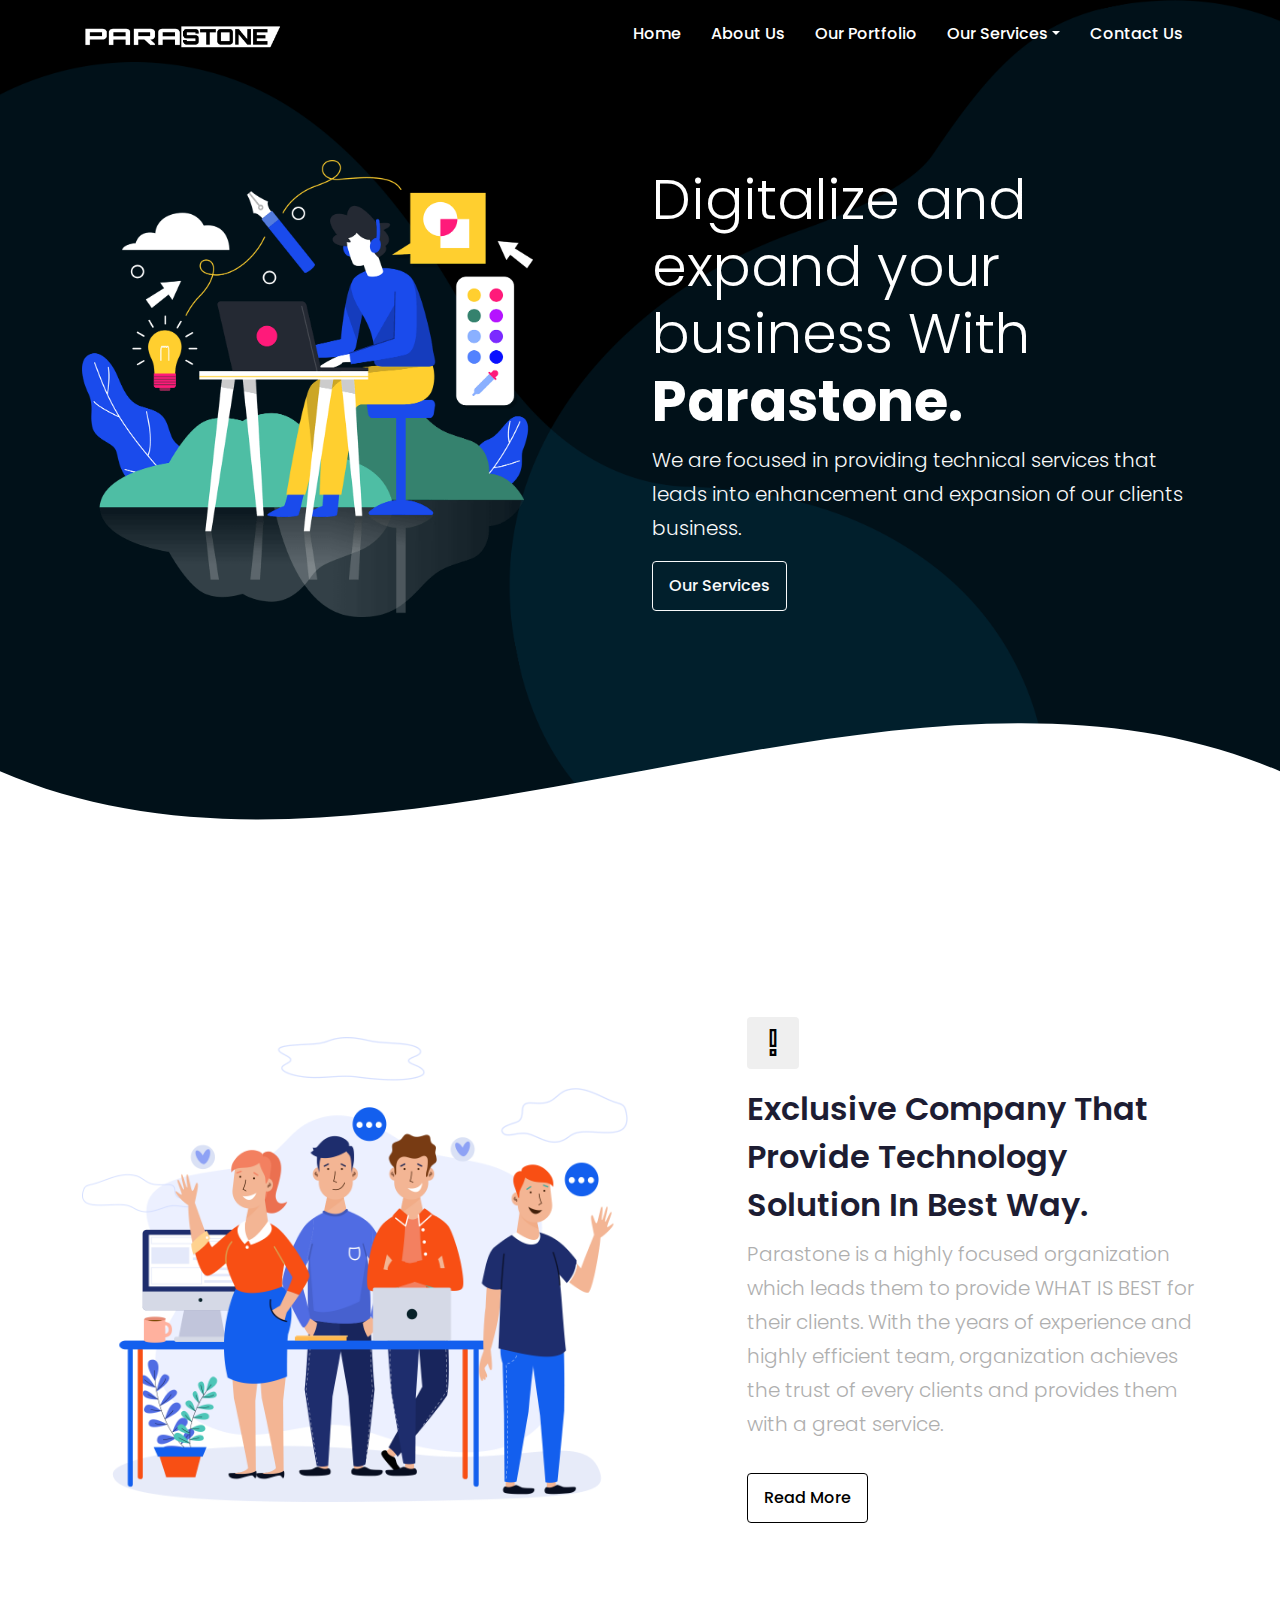
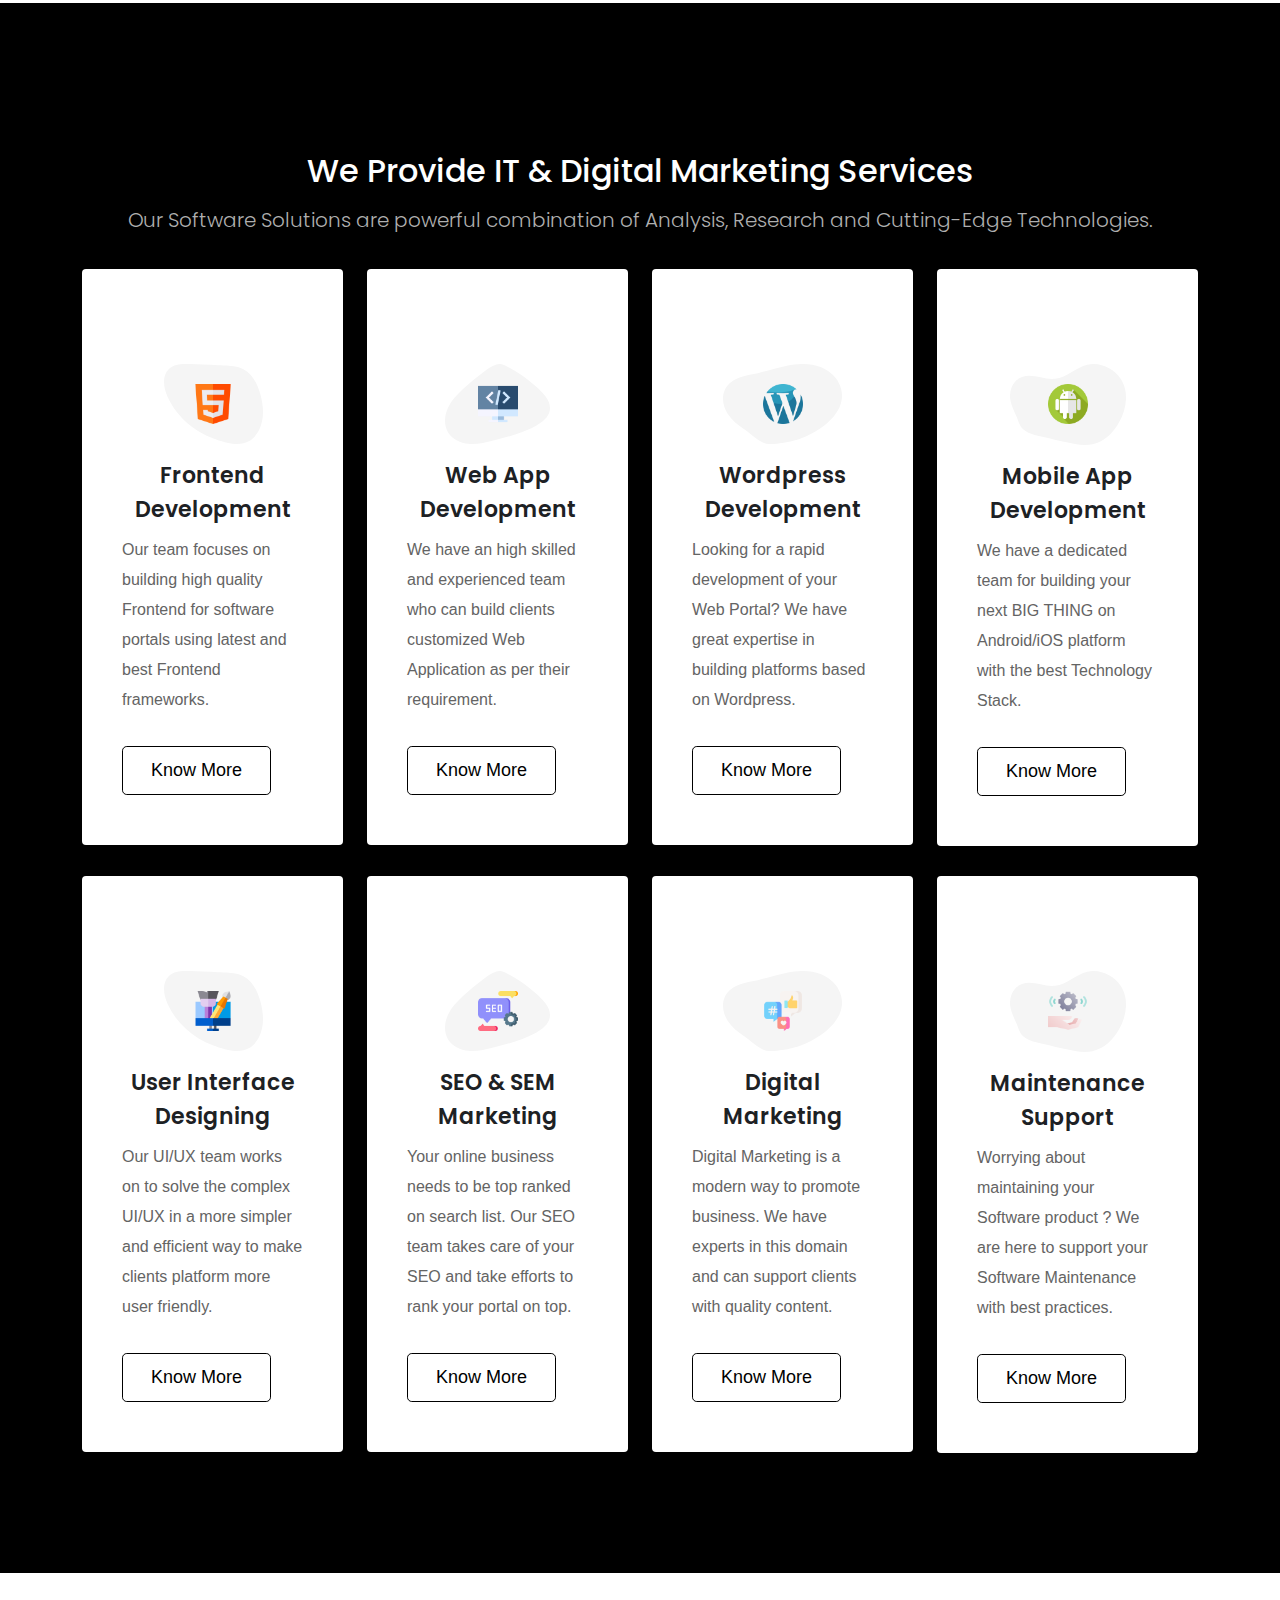
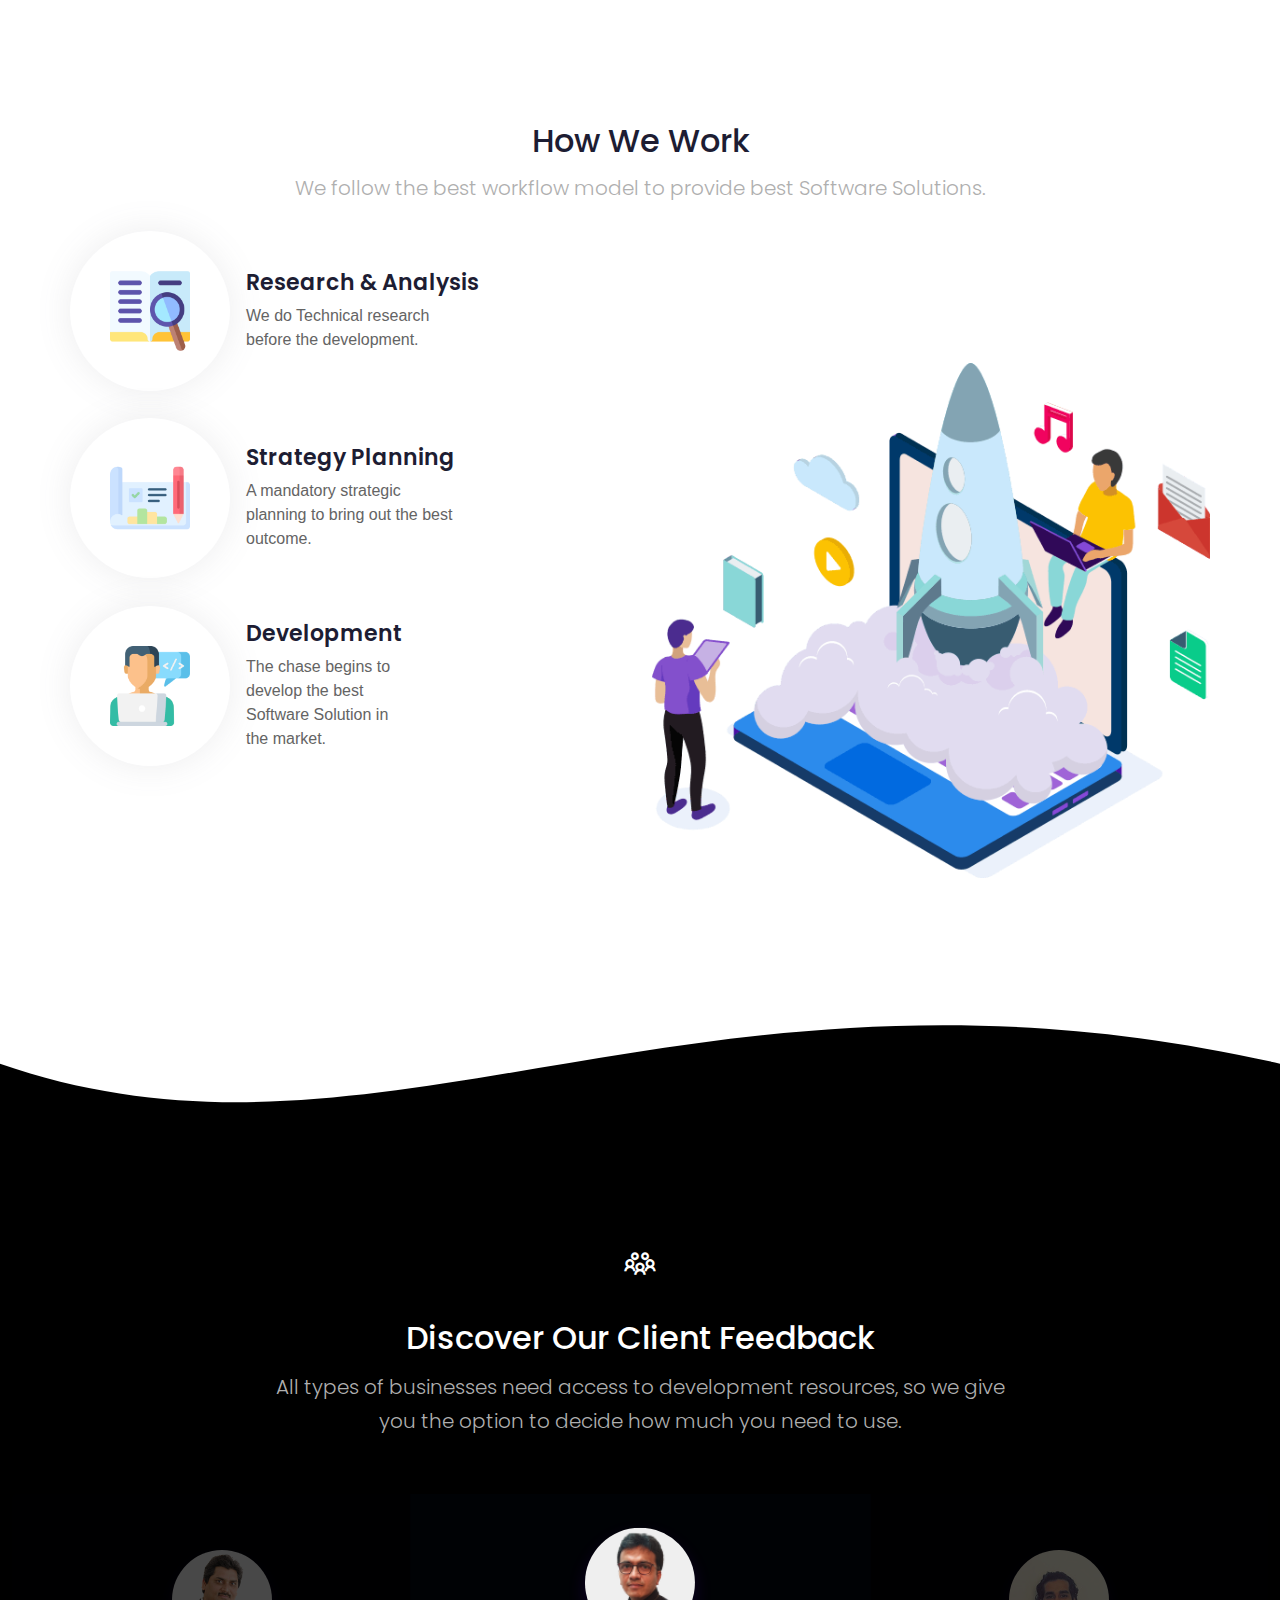
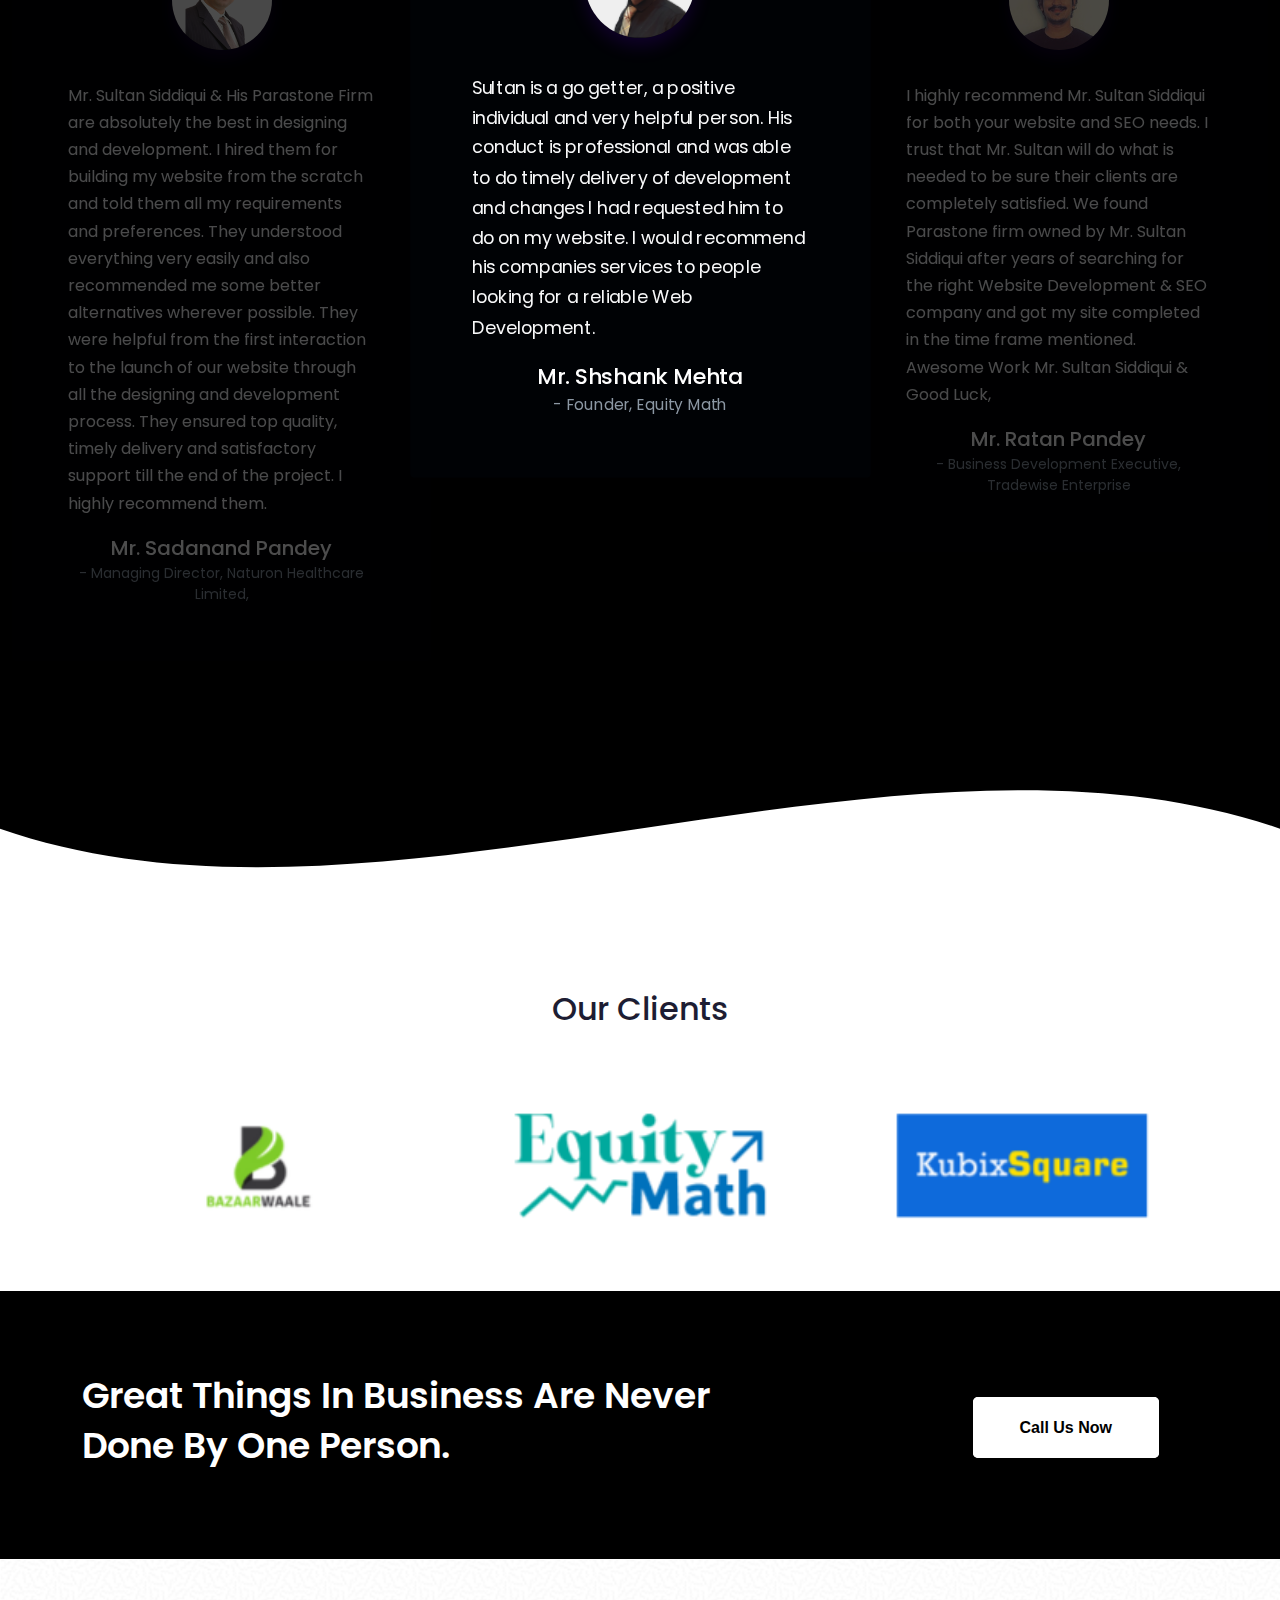
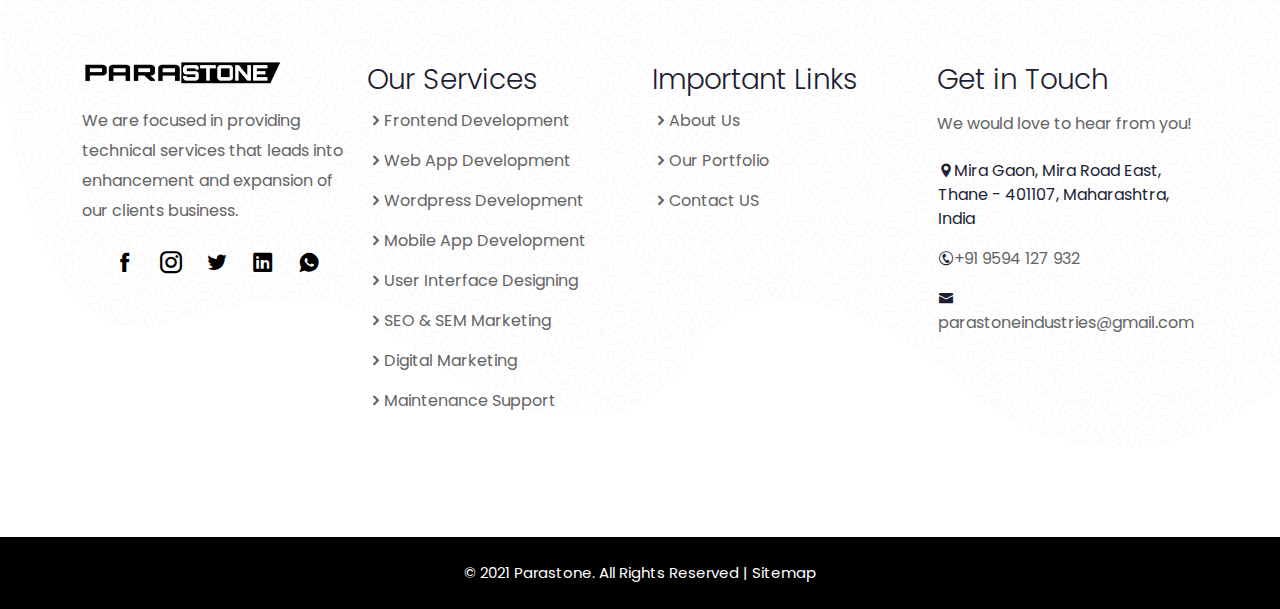
==== commit 08db6708: "Footer Here Spell Change & Sitemap Footer Change" ====
--- a/index.html
+++ b/index.html
@@ -1214,7 +1214,7 @@
                     <h3>Get in Touch</h3>
 
                     <div class="company-address">
-                      We would love to here from you!
+                      We would love to hear from you!
                     </div>
                     <div class="footer-list">
                       <ul>
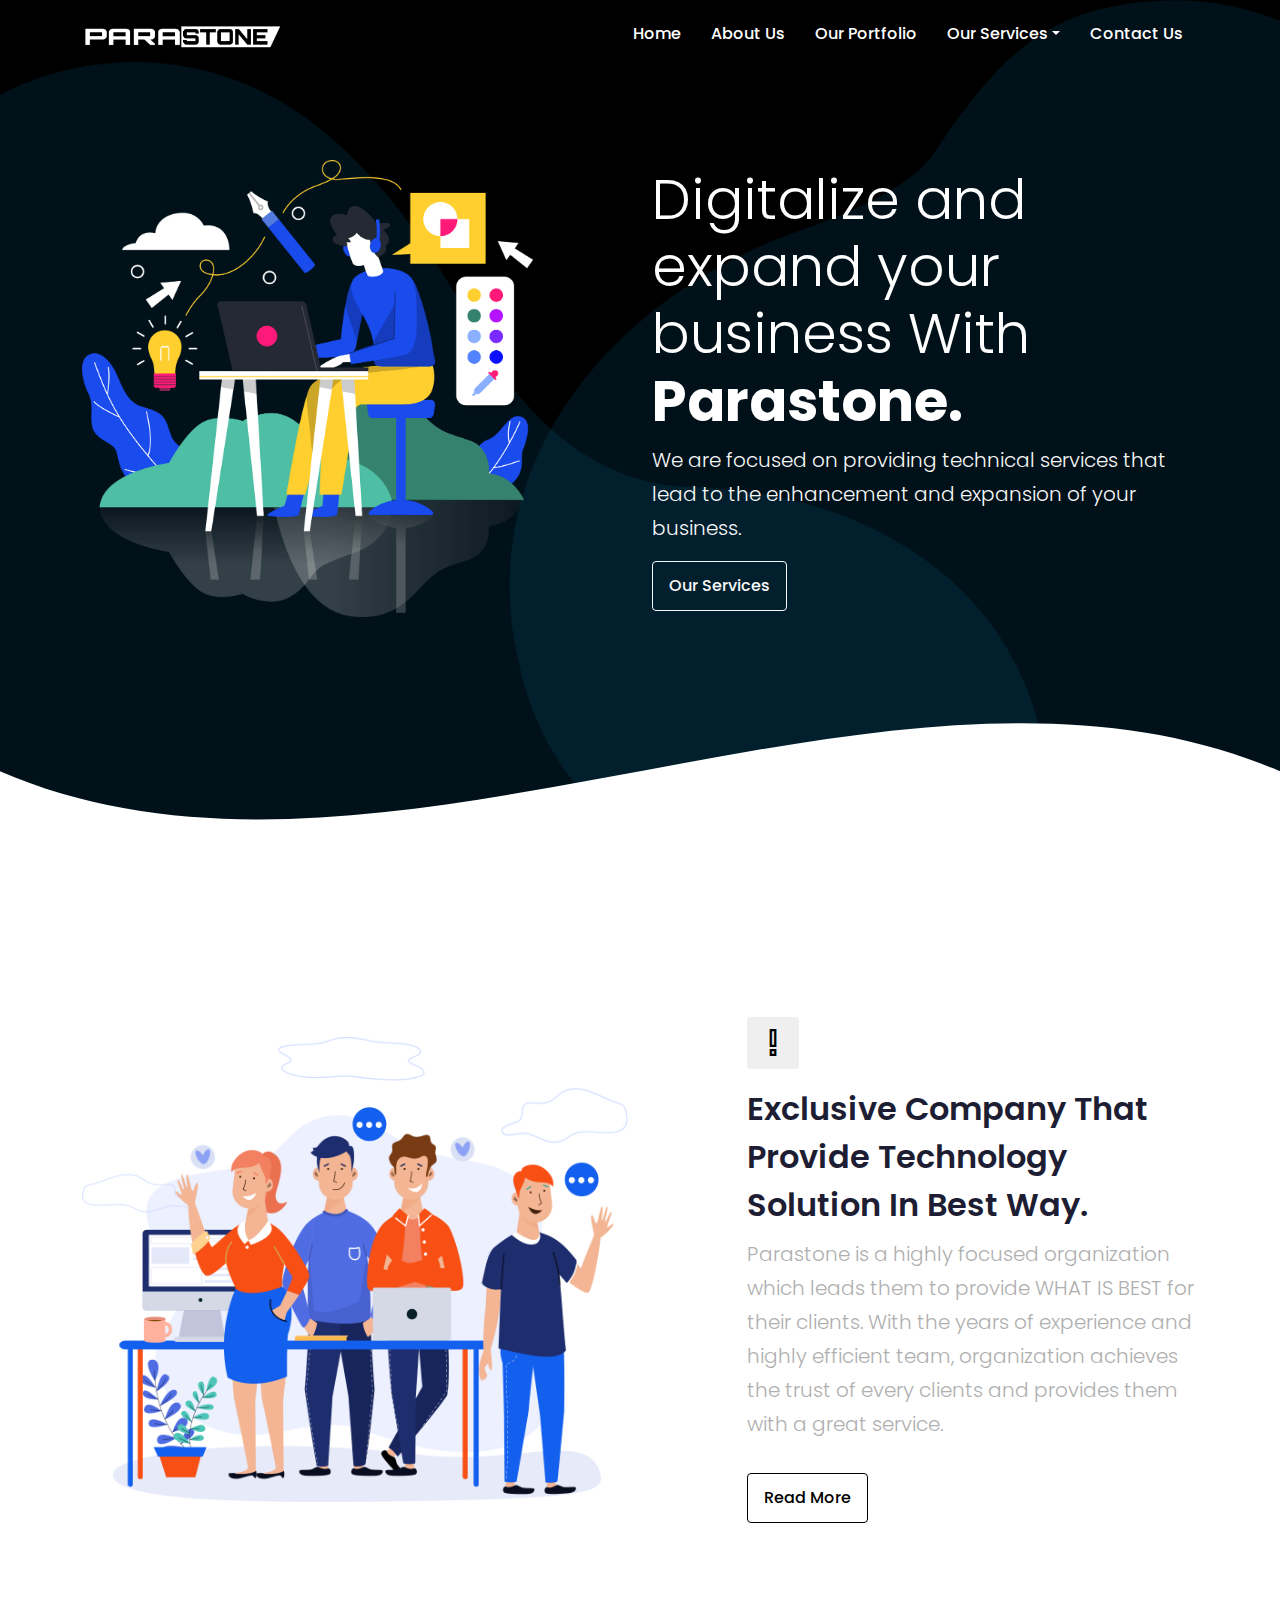
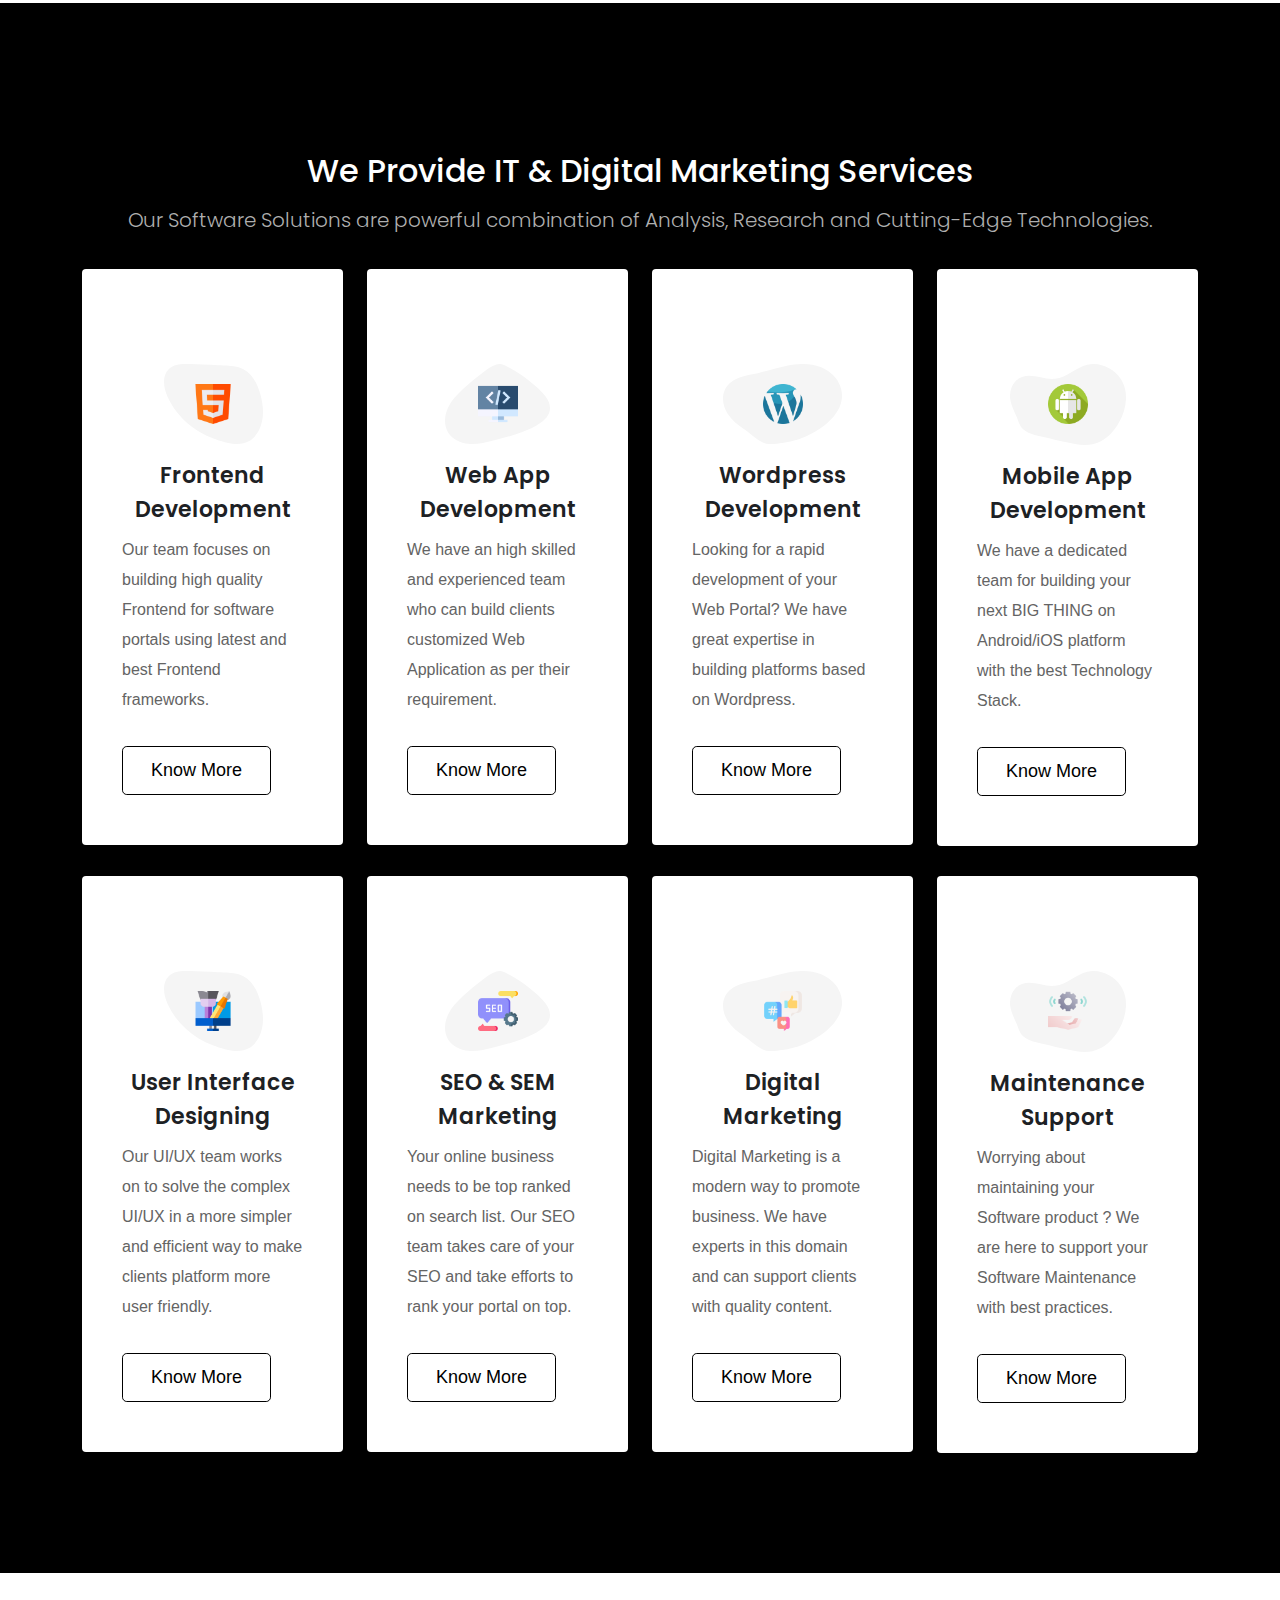
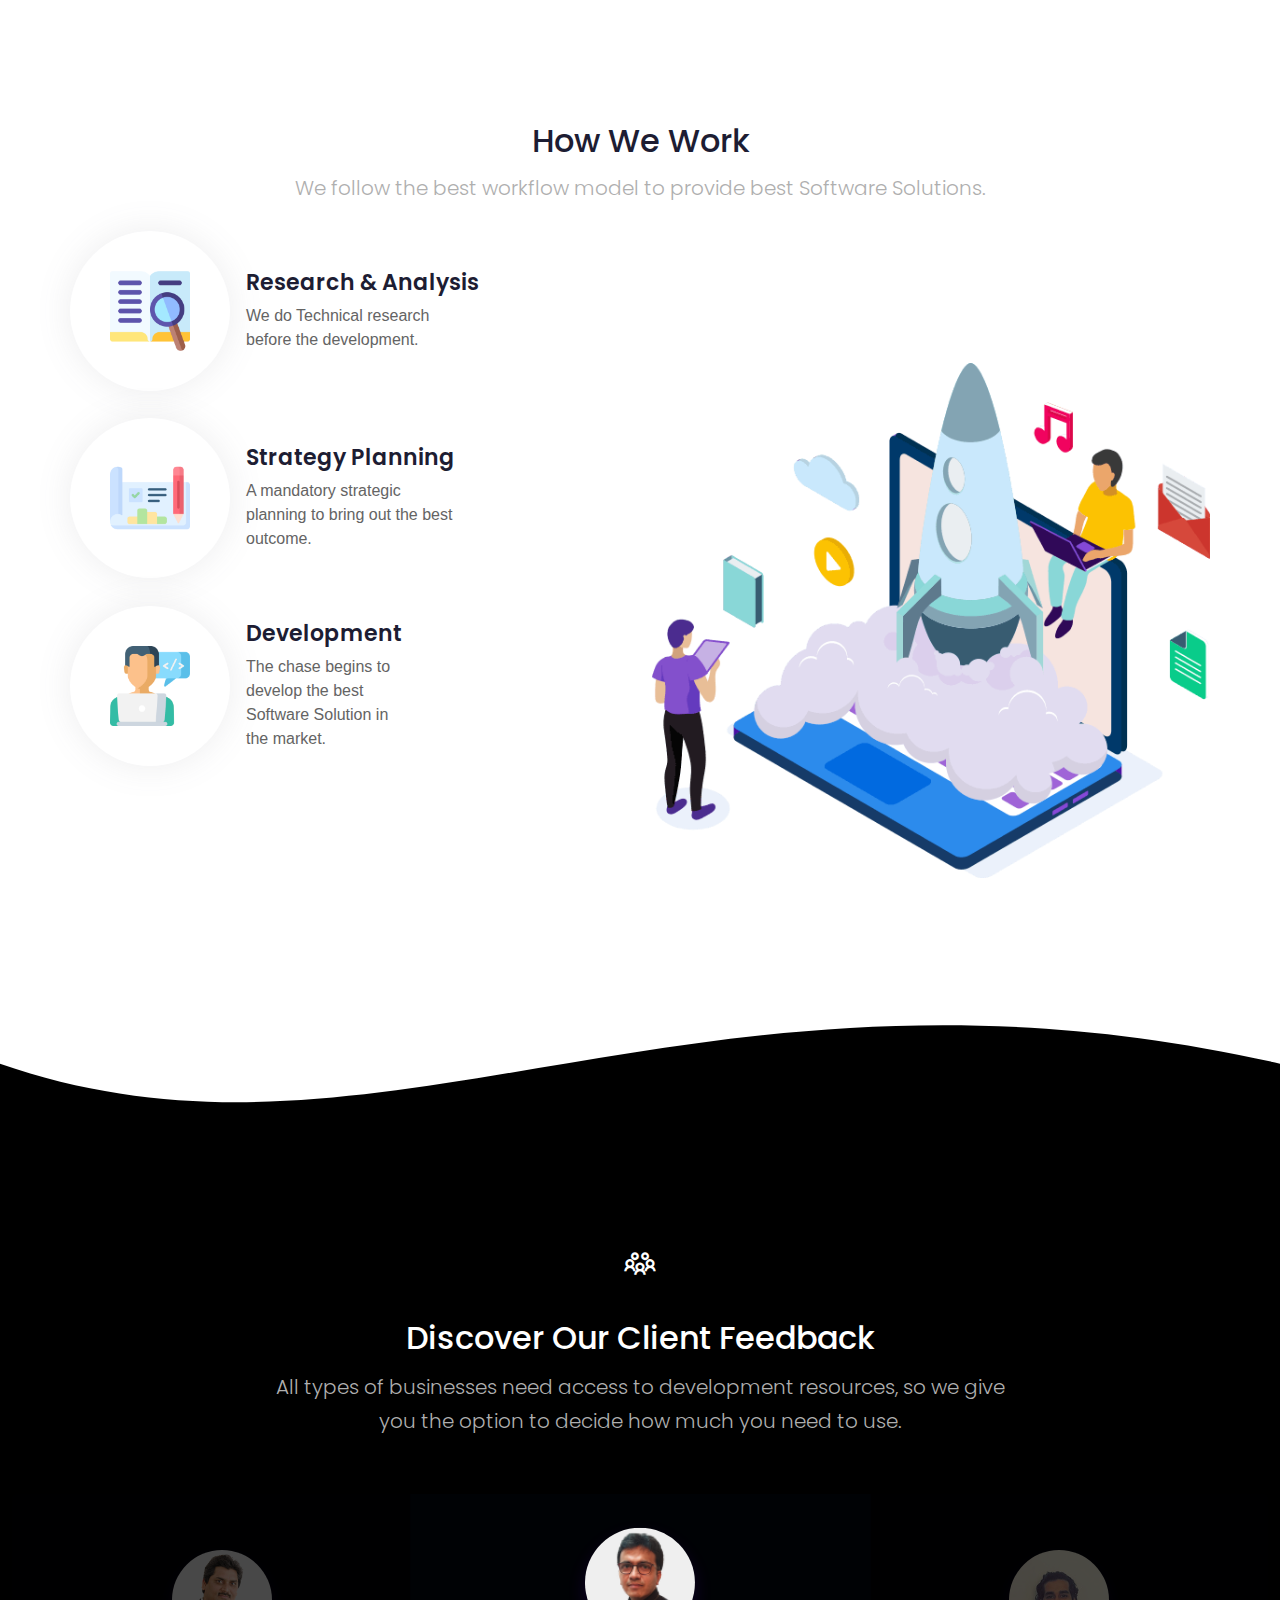
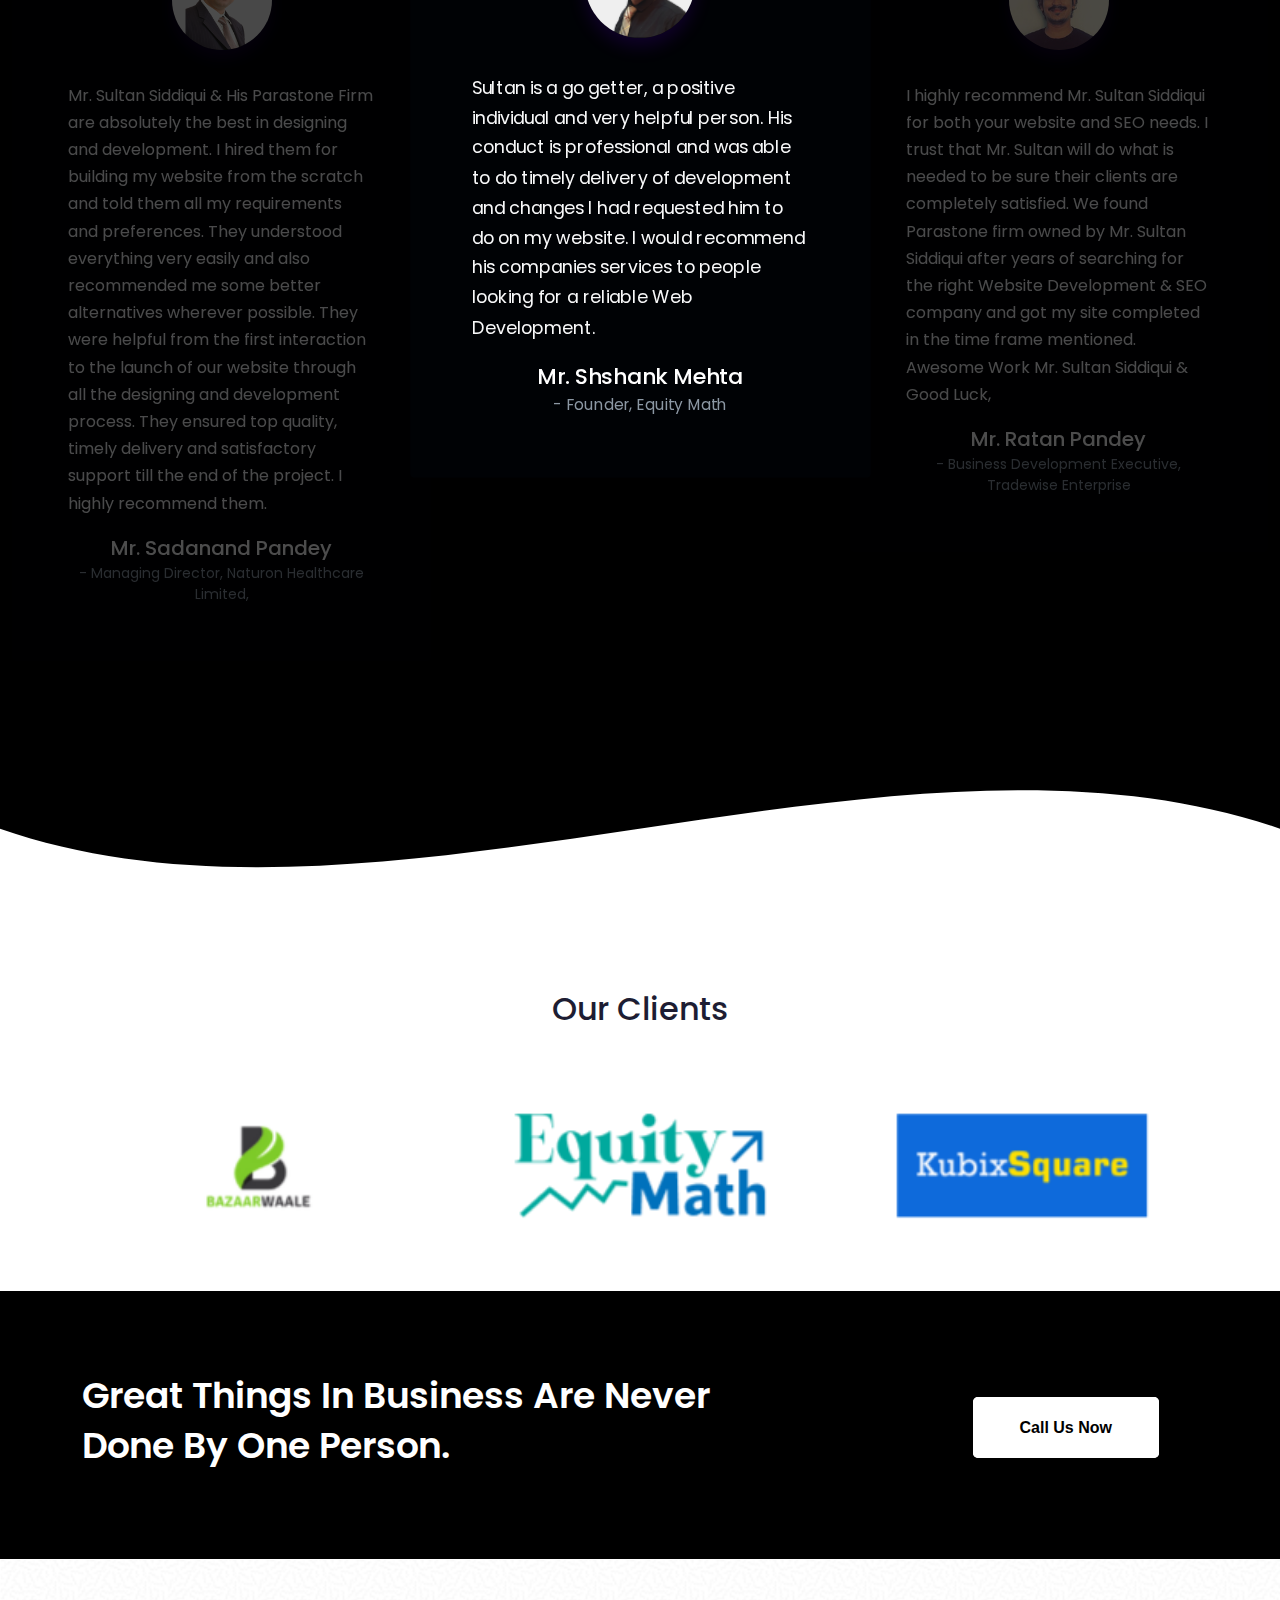
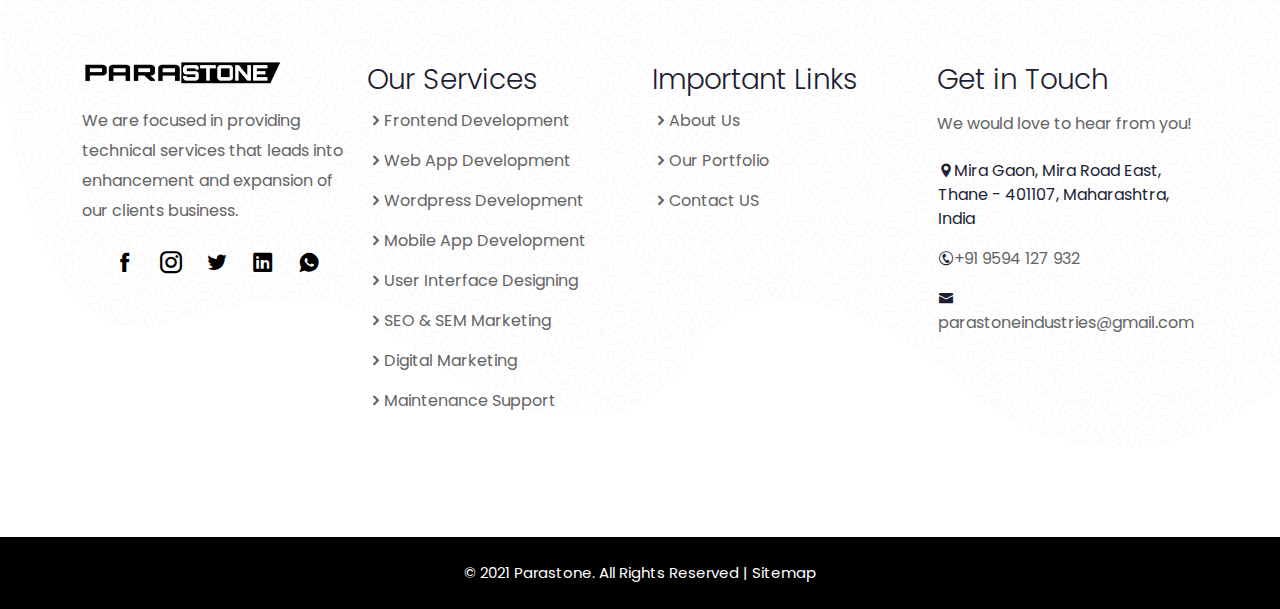
==== commit 33d5118e: "Content Grammar Correction" ====
--- a/index.html
+++ b/index.html
@@ -244,8 +244,8 @@
               </h1>
               <!-- Text -->
               <p class="lead text-light">
-                We are focused in providing technical services that leads into
-                enhancement and expansion of our clients business.
+                We are focused on providing technical services that lead to the
+                enhancement and expansion of your business.
               </p>
               <!-- Buttons -->
               <a href="#service" class="btn btn-outline-light me-1">
@@ -861,13 +861,14 @@
                       </div>
                       <div class="card-body p-0 mt-5">
                         <p class="text-light testomonial-text-left">
-                          I highly recommend Mr. Sultan Siddiqui for both your website and
-                          SEO needs. I trust that Mr. Sultan will do what is needed
-                          to be sure their clients are completely satisfied. We
-                          found Parastone firm owned by Mr. Sultan Siddiqui after years of
-                          searching for the right Website Development & SEO
-                          company and got my site completed in the time frame
-                          mentioned. Awesome Work Mr. Sultan Siddiqui & Good Luck,
+                          I highly recommend Mr. Sultan Siddiqui for both your
+                          website and SEO needs. I trust that Mr. Sultan will do
+                          what is needed to be sure their clients are completely
+                          satisfied. We found Parastone firm owned by Mr. Sultan
+                          Siddiqui after years of searching for the right
+                          Website Development & SEO company and got my site
+                          completed in the time frame mentioned. Awesome Work
+                          Mr. Sultan Siddiqui & Good Luck,
                         </p>
                         <div>
                           <h5 class="text-white d-inline mb-0">
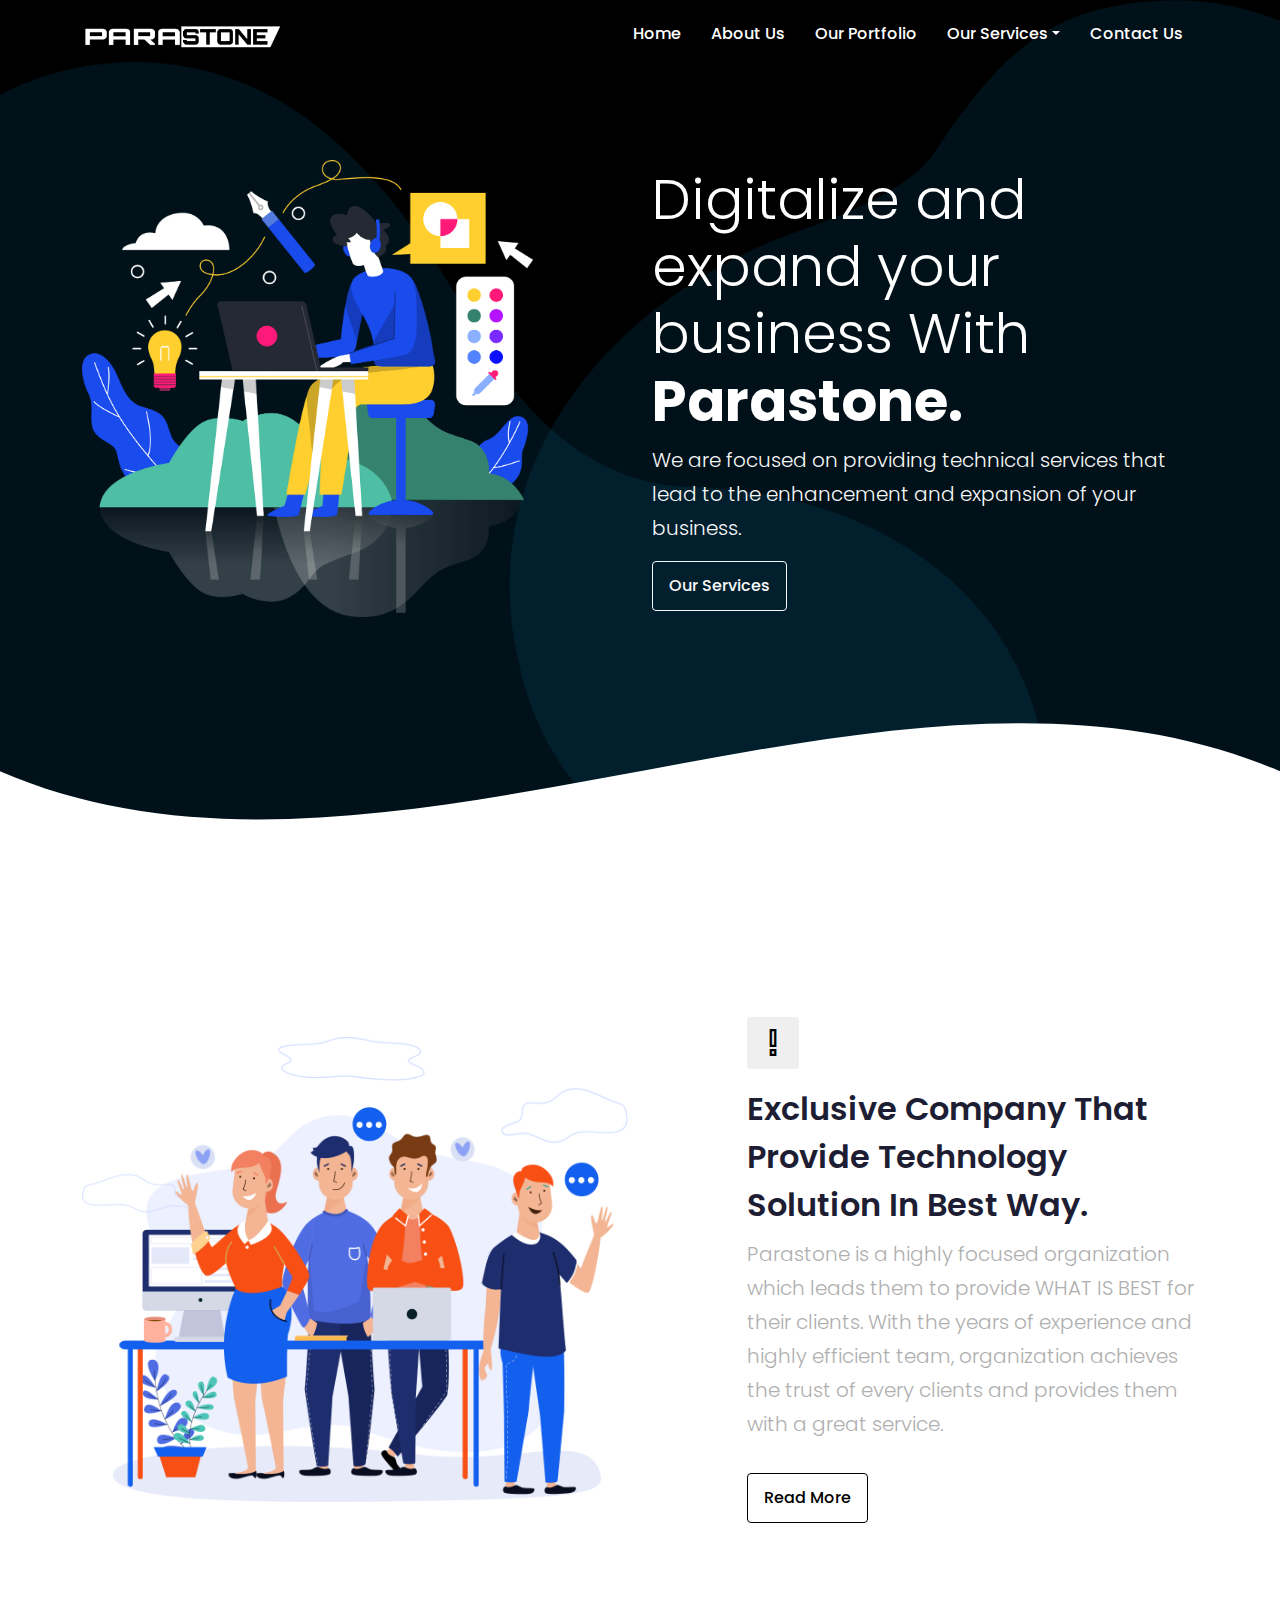
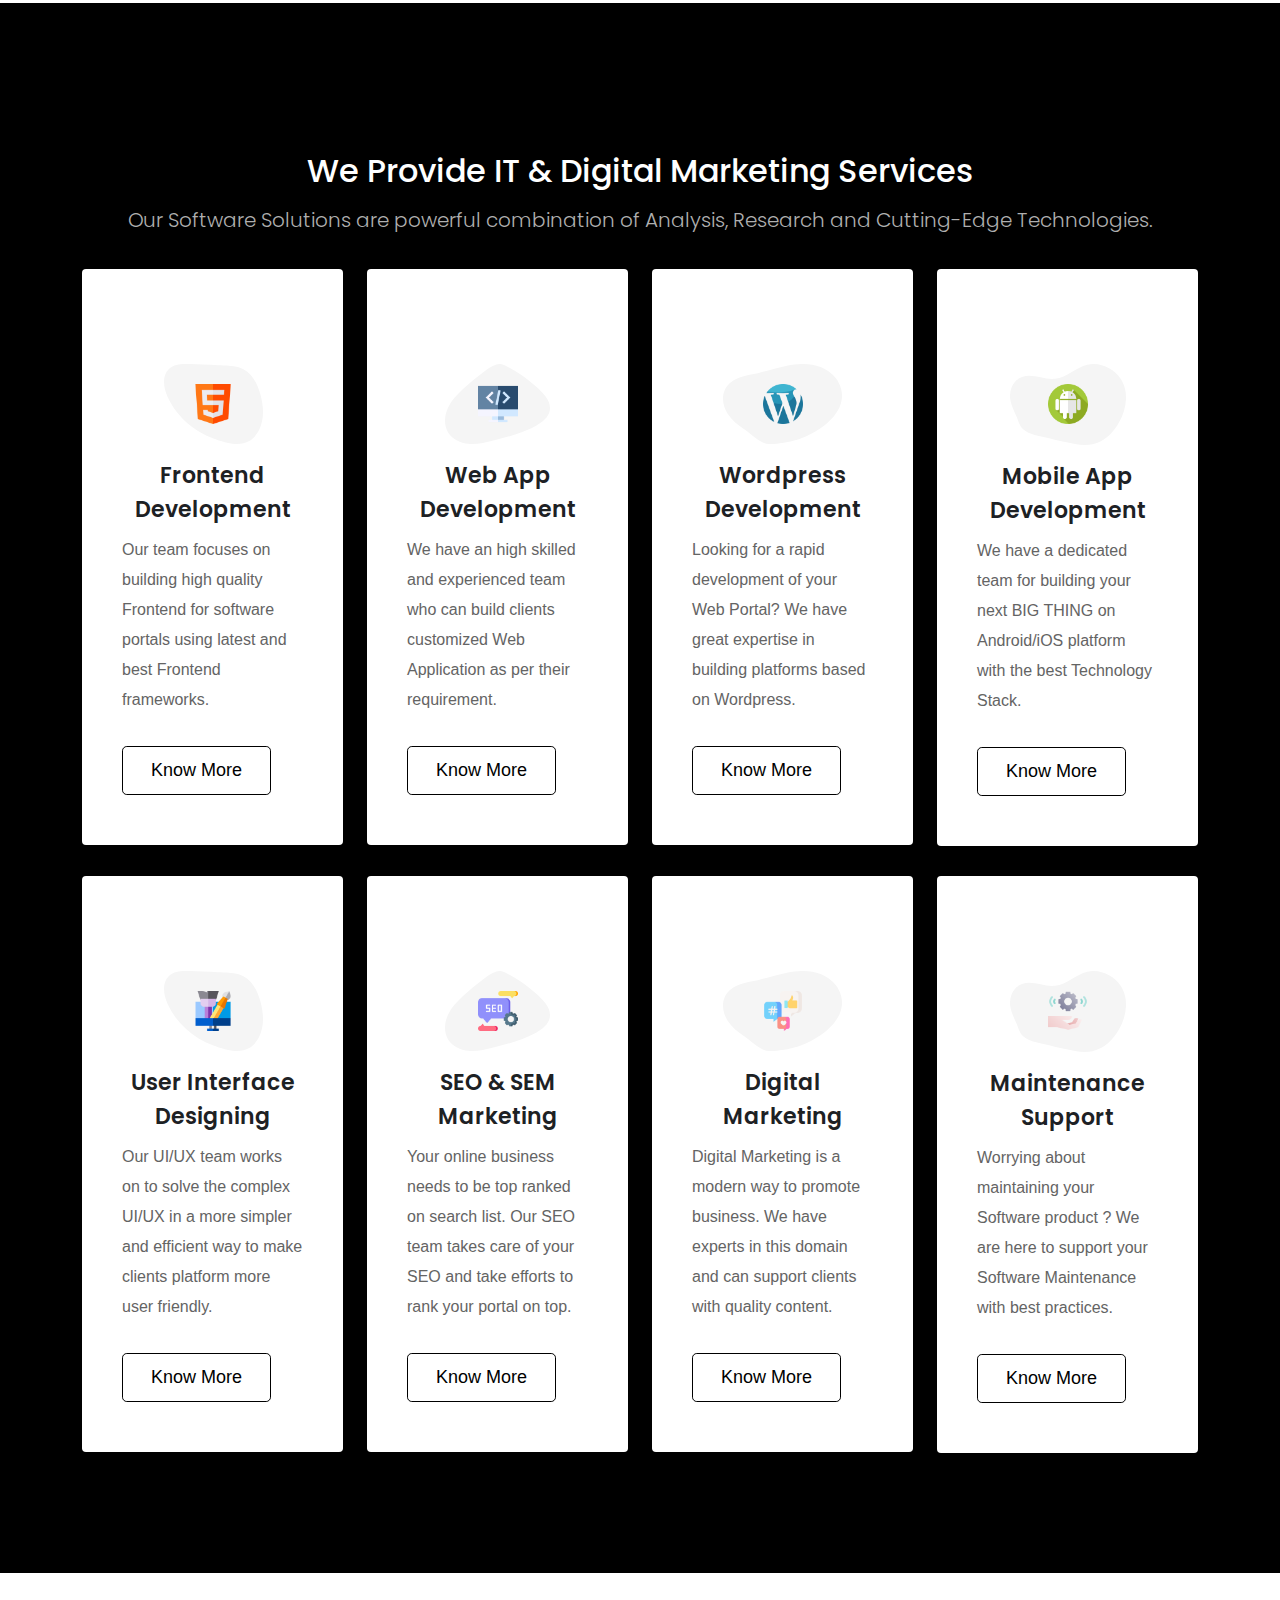
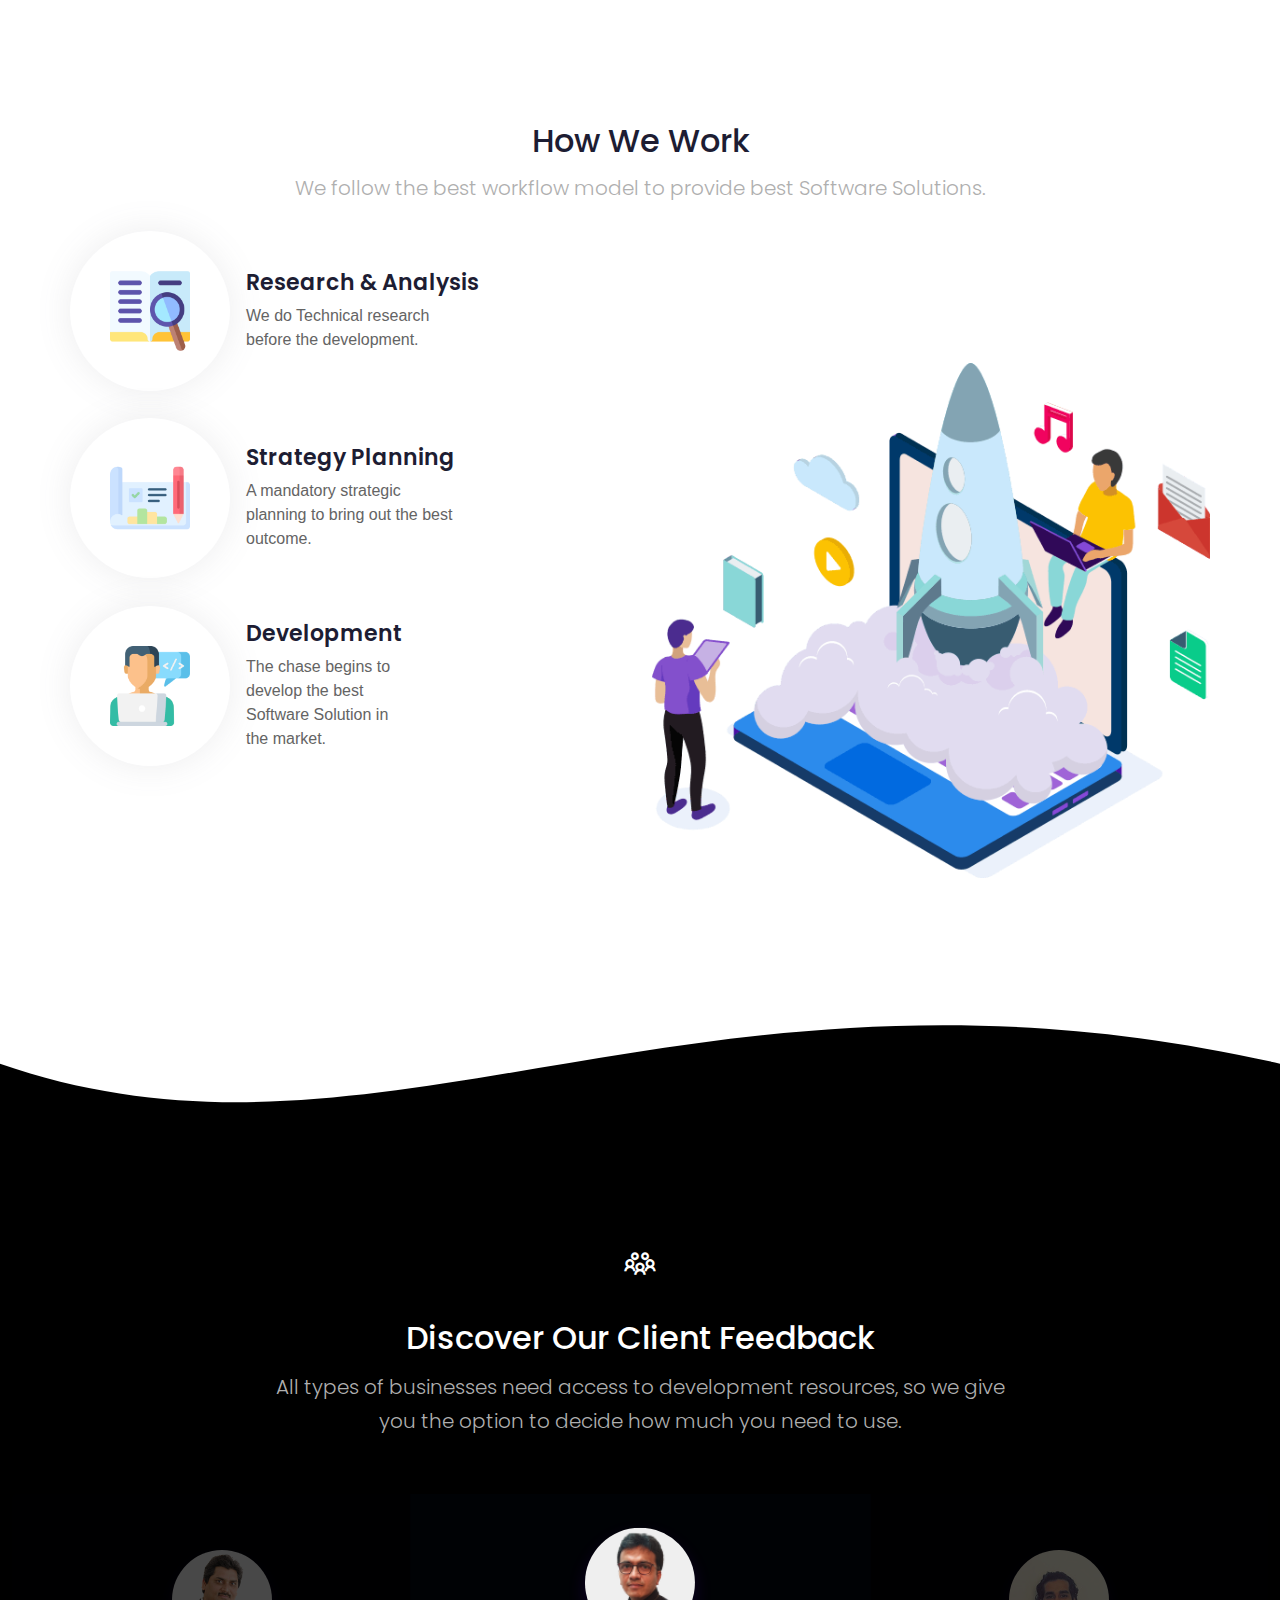
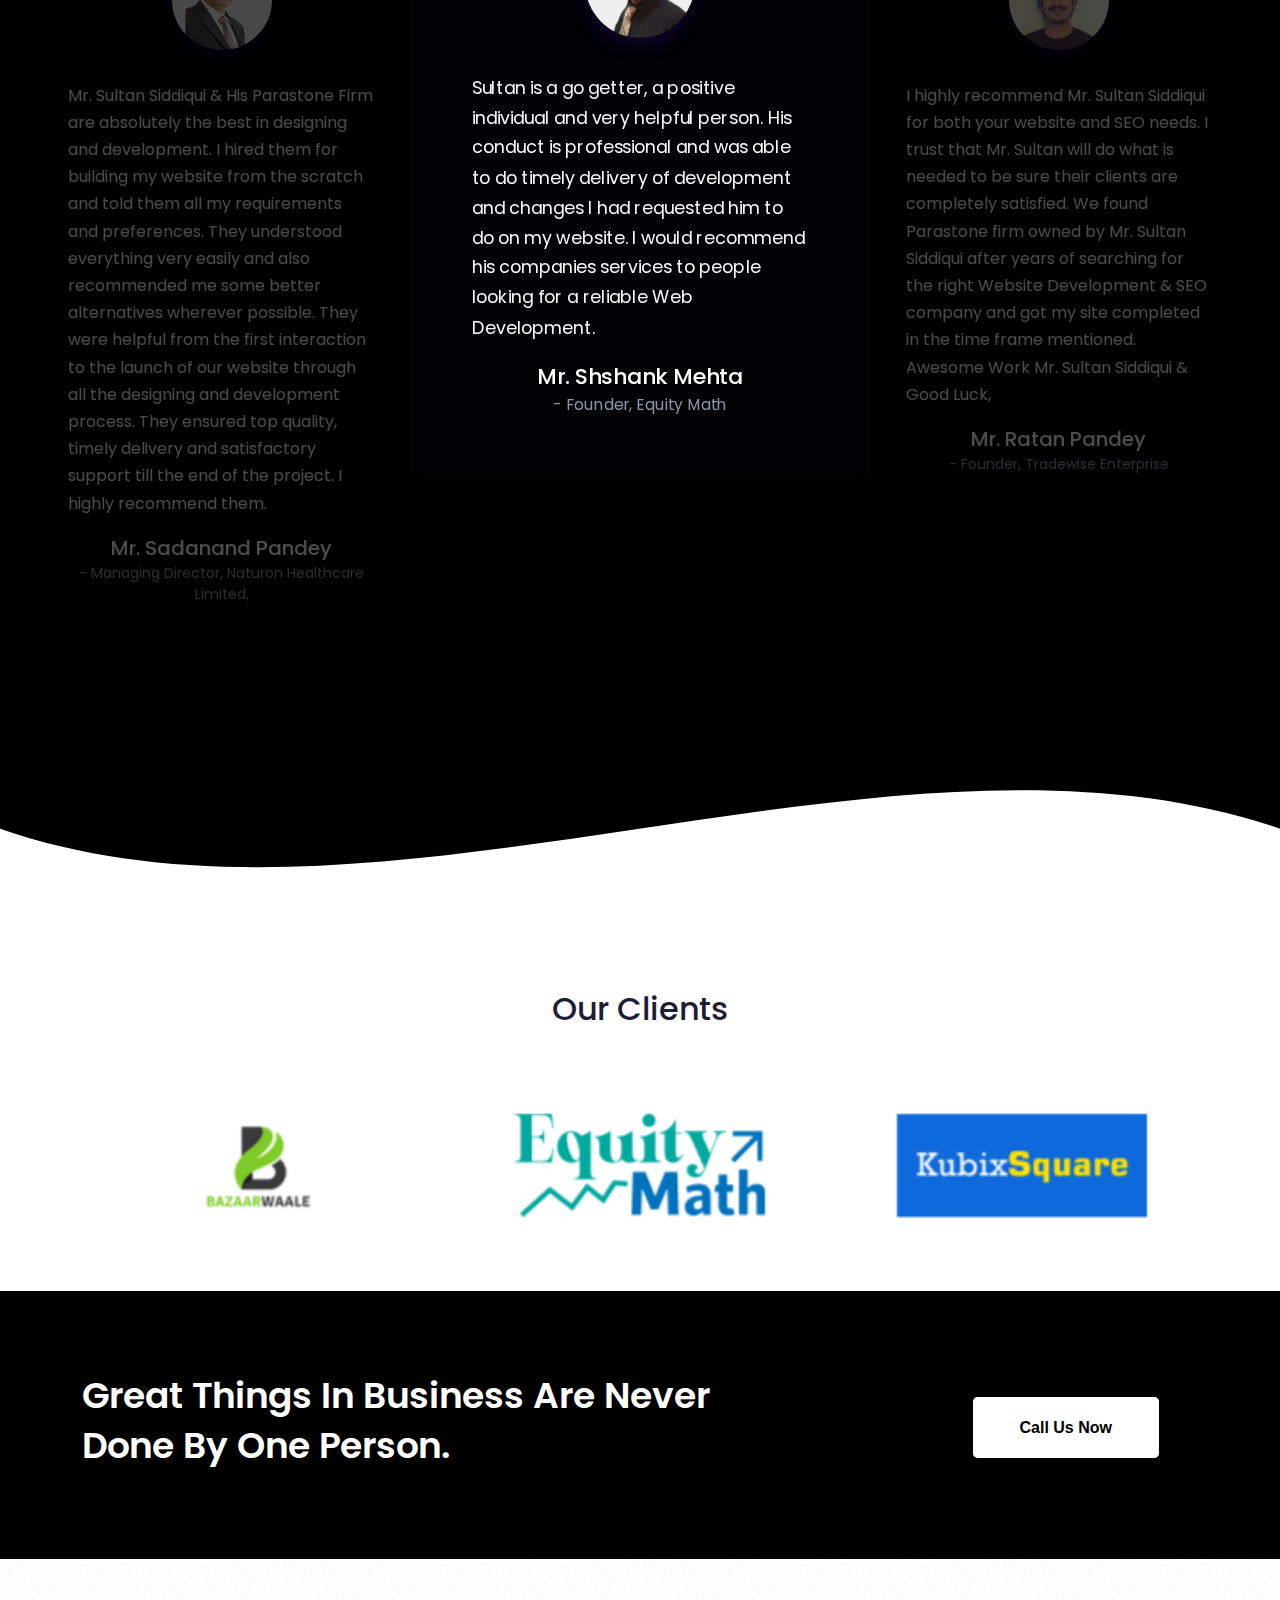
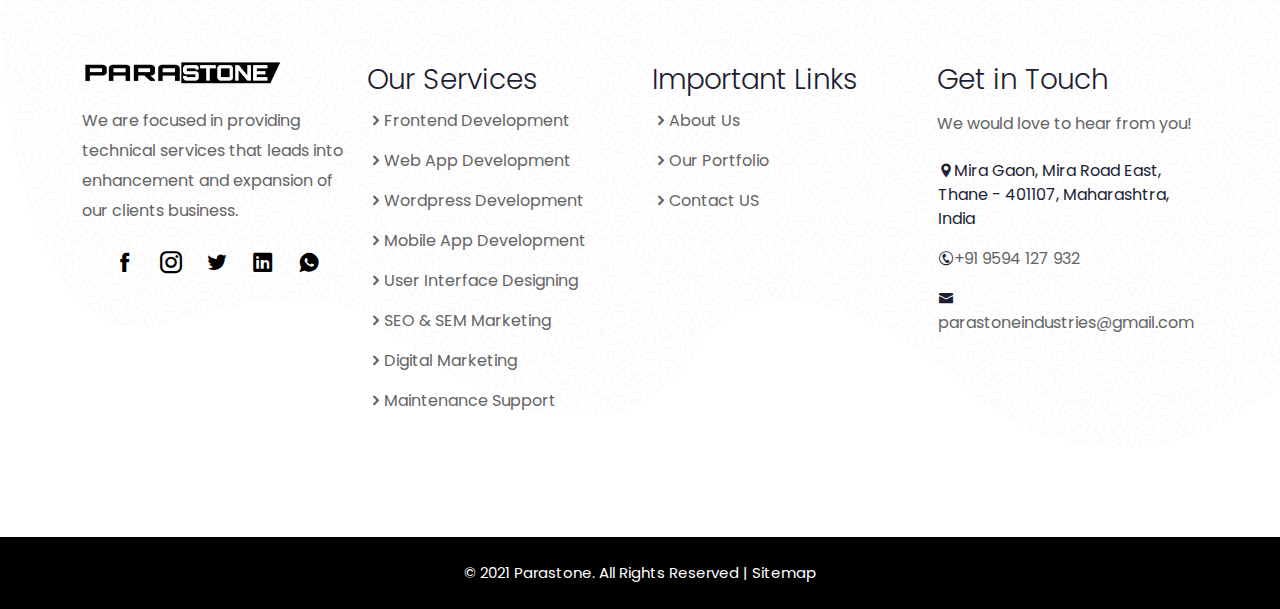
==== commit 32d304b8: "Testimonial Ratan Position Change" ====
--- a/index.html
+++ b/index.html
@@ -876,8 +876,7 @@
                           </h5>
                           <div class="row">
                             <small class="text-muted font-italic"
-                              >- Business Development Executive, Tradewise
-                              Enterprise</small
+                              >- Founder, Tradewise Enterprise</small
                             >
                           </div>
                         </div>
@@ -1021,6 +1020,24 @@
                       />
                     </div>
                   </div>
+                  <div class="item">
+                    <div class="clients-logo">
+                      <img
+                        class="img-fluid"
+                        src="assets/images/client/splunk.png"
+                        alt="Splunk Consultancy"
+                      />
+                    </div>
+                  </div>
+                  <div class="item">
+                    <div class="clients-logo">
+                      <img
+                        class="img-fluid"
+                        src="assets/images/client/agron-client.png"
+                        alt="Agron"
+                      />
+                    </div>
+                  </div>
                 </div>
               </div>
             </div>
@@ -1106,7 +1123,9 @@
                     </li>
 
                     <li>
-                      <a href="#" target="_blank"
+                      <a
+                        href="https://www.linkedin.com/company/parastone-in/"
+                        target="_blank"
                         ><i class="icofont-linkedin"></i
                       ></a>
                     </li>
